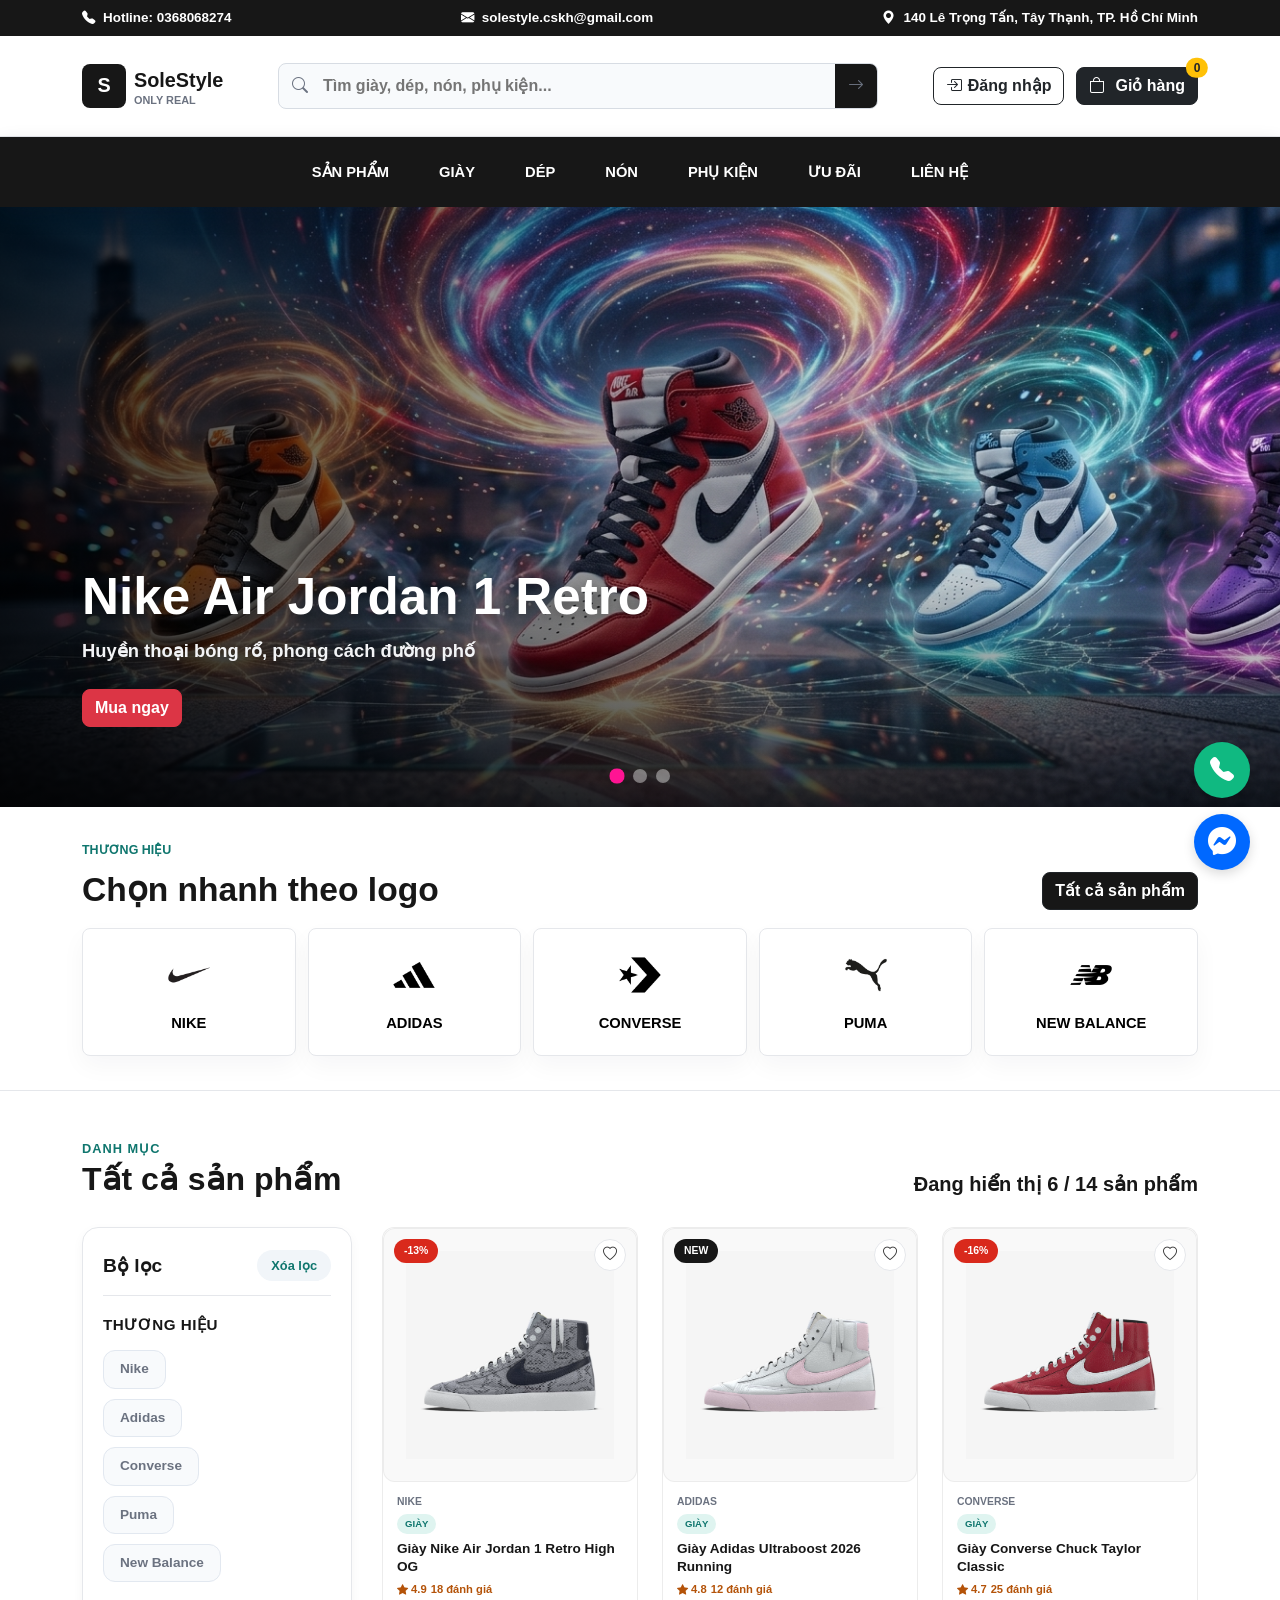
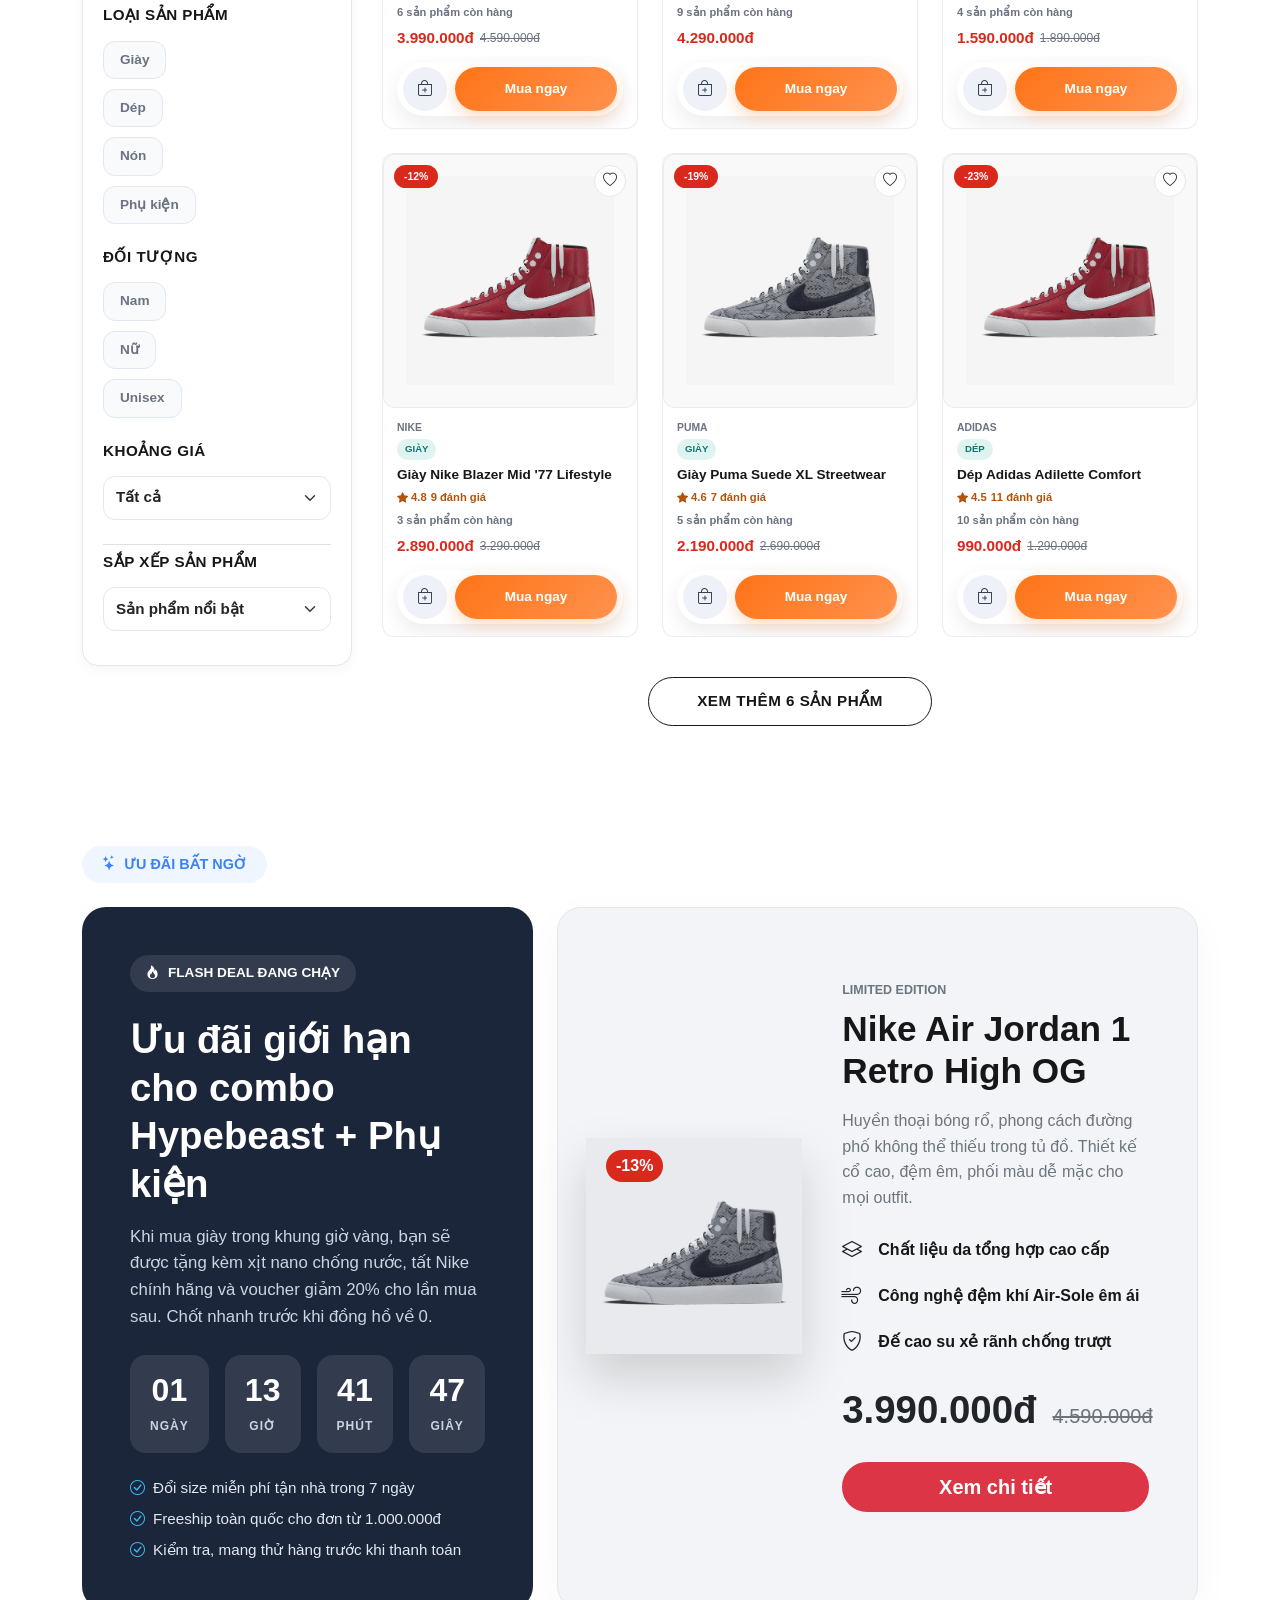
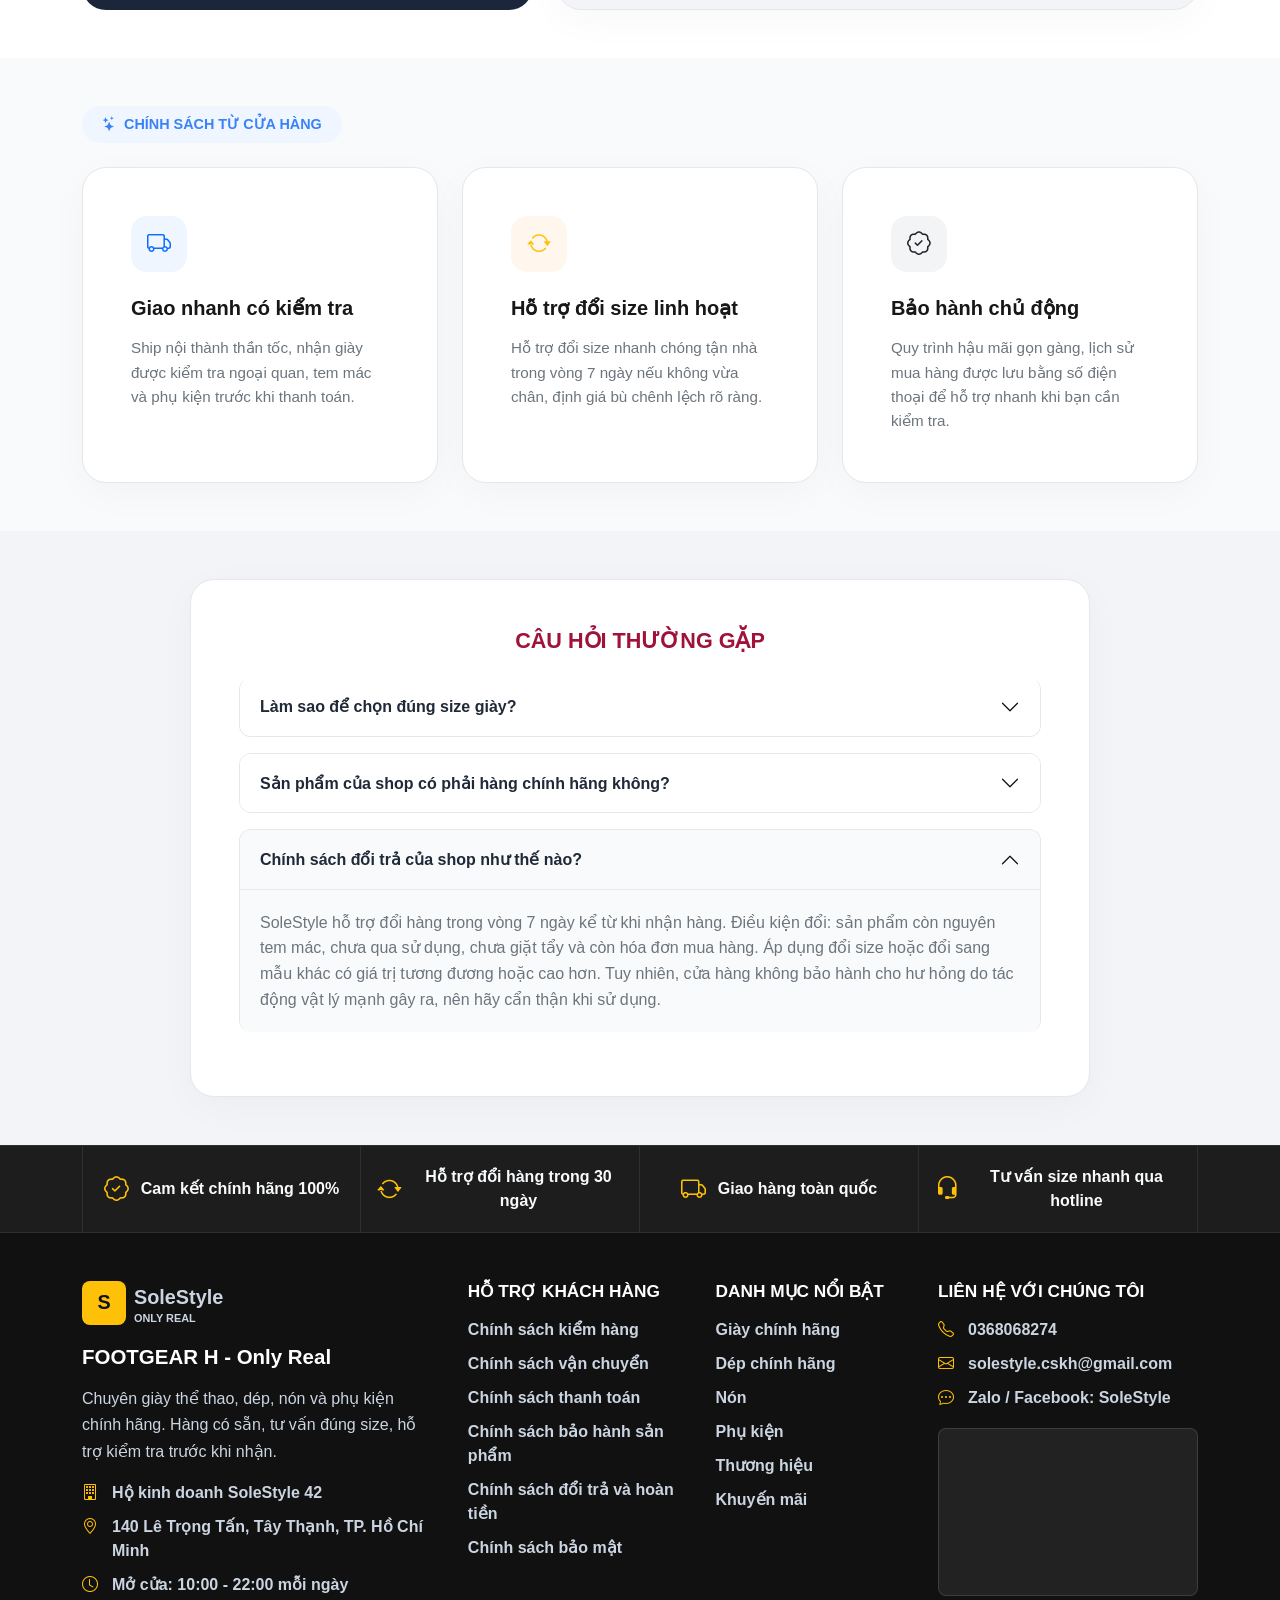
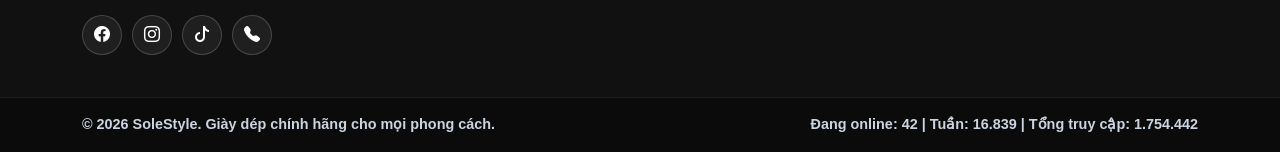
==== index.html @ e793f9dd "up toan bo code web sneaker" ====
<!doctype html>
<html lang="vi">

<head>
  <meta charset="utf-8">
  <meta name="viewport" content="width=device-width, initial-scale=1">
  <title>SoleStyle - Cửa hàng giày dép</title>
  <!-- Bootstrap -->
  <link href="https://cdn.jsdelivr.net/npm/bootstrap@5.3.3/dist/css/bootstrap.min.css" rel="stylesheet">
  <link href="https://cdn.jsdelivr.net/npm/bootstrap-icons@1.11.3/font/bootstrap-icons.min.css" rel="stylesheet">
  <!-- CSS chung -->
  <link rel="stylesheet" href="assets/css/base.css">
  <!-- Components -->
  <link rel="stylesheet" href="assets/css/components/header.css">
  <link rel="stylesheet" href="assets/css/components/footer.css">
  <!-- Pages (chỉ trang chủ) -->
  <link rel="stylesheet" href="assets/css/pages/home.css">
</head>
<!-- Nút liên hệ nổi -->
<div class="floating-contact-wrapper">
  <a href="tel:0368068274" class="floating-contact-btn btn-phone" aria-label="Gọi điện thoại">
    <i class="bi bi-telephone-fill"></i>
    <div class="ring"></div>
    <div class="ring2"></div>
  </a>
  <a href="#" id="messenger-chat-toggle" class="floating-contact-btn btn-zalo" aria-label="Chat với AI">
    <i class="bi bi-messenger"></i>
    <div class="ring"></div>
    <div class="ring2"></div>
  </a>
</div>

<!-- Khung chat (ẩn mặc định) -->
<div id="chat-box">
  <div class="chat-header">
    <span>Chat AI Hỗ Trợ</span>
    <button id="chat-close">✖</button>
  </div>
  <iframe 
    width="100%"
    height="100%"
    frameborder="0"
    allow="clipboard-write; microphone"
  ></iframe>
</div>
<body data-page="home">
  <header class="dau-trang-cua-hang">
    <div class="dai-loi-ich">
      <div class="container noi-dung-dai-loi-ich">
        <span><i class="bi bi-telephone-fill"></i> Hotline: 0368068274</span>
        <span><i class="bi bi-envelope-fill"></i> solestyle.cskh@gmail.com</span>
        <span><i class="bi bi-geo-alt-fill"></i> 140 Lê Trọng Tấn, Tây Thạnh, TP. Hồ Chí Minh</span>
      </div>
    </div>

    <nav id="thanh-dieu-huong" class="thanh-chinh-dau-trang navbar">
      <div class="container noi-dung-header">
        <a class="logo-cua-hang d-flex align-items-center gap-2" href="#">
          <span class="ky-hieu-logo">S</span>
          <span>
            SoleStyle
            <small>Only Real</small>
          </span>
        </a>

        <form id="bieu-mau-tim-kiem-dau-trang" class="thanh-tim-kiem" role="search">
          <i class="bi bi-search"></i>
          <input id="o-tim-kiem" type="search" placeholder="Tìm giày, dép, nón, phụ kiện..." aria-label="Tìm sản phẩm">
          <button type="submit" aria-label="Tìm kiếm"><i class="bi bi-arrow-right"></i></button>
        </form>

        <div class="hanh-dong-header">
          <div id="hanh-dong-khach" class="nhom-tai-khoan">
            <a class="btn btn-outline-dark nut-dang-nhap" href="login.html" aria-label="Đăng nhập">
              <i class="bi bi-box-arrow-in-right"></i>
              <span>Đăng nhập</span>
            </a>
          </div>

          <div id="hanh-dong-nguoi-dung" class="dropdown d-none">
            <button class="btn btn-outline-dark dropdown-toggle" type="button" data-bs-toggle="dropdown"
              aria-expanded="false">
              <i class="bi bi-person-circle"></i>
              <span id="ten-nguoi-dung">Tài khoản</span>
            </button>
            <ul class="dropdown-menu dropdown-menu-end">
              <li><span id="email-nguoi-dung" class="dropdown-item-text text-secondary"></span></li>
              <li>
                <hr class="dropdown-divider">
              </li>
              <li><button id="nut-dang-xuat" class="dropdown-item" type="button">Đăng xuất</button></li>
            </ul>
          </div>

          <button id="nut-mo-gio-hang" class="btn btn-dark position-relative nut-gio-hang" type="button"
            data-bs-toggle="offcanvas" data-bs-target="#khung-gio-hang" aria-controls="khung-gio-hang">
            <i class="bi bi-bag"></i>
            <span class="chu-gio-hang ms-1">Giỏ hàng</span>
            <span id="so-luong-gio-hang"
              class="position-absolute top-0 start-100 translate-middle badge rounded-pill bg-warning text-dark">0</span>
          </button>
        </div>
      </div>
    </nav>

    <nav id="thanh-danh-muc" class="thanh-dieu-huong thanh-danh-muc navbar navbar-expand-lg sticky-top">
      <div class="container">
        <button class="navbar-toggler" type="button" data-bs-toggle="collapse" data-bs-target="#khung-menu"
          aria-controls="khung-menu" aria-expanded="false" aria-label="Mở menu">
          <span class="navbar-toggler-icon"></span>
        </button>
        <div class="collapse navbar-collapse" id="khung-menu">
          <ul class="navbar-nav danh-sach-danh-muc mx-auto mb-2 mb-lg-0 align-items-lg-center">
            <li class="nav-item"><a class="nav-link" href="products.html">Sản phẩm</a></li>
            <li class="nav-item"><button class="nav-link nut-loc-danh-muc" type="button"
                data-loc-danh-muc="Giày">Giày</button></li>
            <li class="nav-item"><button class="nav-link nut-loc-danh-muc" type="button"
                data-loc-danh-muc="Dép">Dép</button></li>
            <li class="nav-item"><button class="nav-link nut-loc-danh-muc" type="button"
                data-loc-danh-muc="Nón">Nón</button></li>
            <li class="nav-item"><button class="nav-link nut-loc-danh-muc" type="button"
                data-loc-danh-muc="Phụ kiện">Phụ kiện</button></li>
            <li class="nav-item"><a class="nav-link" href="#khu-flash-deal">Ưu đãi</a></li>
            <li class="nav-item"><a class="nav-link" href="#chan-trang">Liên hệ</a></li>
          </ul>
        </div>
      </div>
    </nav>
  </header>

  <section class="hero-slider" aria-label="Sản phẩm nổi bật">
    <div class="slider-container" id="sliderContainer">
      <article class="slide active">
        <img src="assets/img/NikeAirJordan1Retro.png" alt="Nike Air Jordan 1 Retro" class="anh-nen-slide">
        <div class="lop-phu-toi"></div>
        <div class="container noi-dung-slide-moi">
          <div class="slide-content">
            <h2>Nike Air Jordan 1 Retro</h2>
            <p>Huyền thoại bóng rổ, phong cách đường phố</p>
            <button class="btn btn-danger nut-mua-slider" type="button" data-ma-san-pham="1">Mua ngay</button>
          </div>
        </div>
      </article>

      <article class="slide">
        <img src="assets/img/AdidasUltraboost2026.png" alt="Adidas Ultraboost 2026" class="anh-nen-slide">
        <div class="lop-phu-toi"></div>
        <div class="container noi-dung-slide-moi">
          <div class="slide-content">
            <h2>Adidas Ultraboost 2026</h2>
            <p>Công nghệ Boost mới nhất - Giảm 25%</p>
            <button class="btn btn-danger nut-mua-slider" type="button" data-ma-san-pham="2">Mua ngay</button>
          </div>
        </div>
      </article>

      <article class="slide">
        <img src="assets/img/ConverseChuckTaylorClassic.png" alt="Converse Chuck Taylor Classic" class="anh-nen-slide">
        <div class="lop-phu-toi"></div>
        <div class="container noi-dung-slide-moi">
          <div class="slide-content">
            <h2>Converse Chuck Taylor Classic</h2>
            <p>Biểu tượng văn hóa thế giới</p>
            <button class="btn btn-danger nut-mua-slider" type="button" data-ma-san-pham="11">Mua ngay</button>
          </div>
        </div>
      </article>
    </div>

    <button class="slider-btn prev" id="prevBtn" type="button" aria-label="Ảnh trước">
      <i class="bi bi-chevron-left"></i>
    </button>
    <button class="slider-btn next" id="nextBtn" type="button" aria-label="Ảnh sau">
      <i class="bi bi-chevron-right"></i>
    </button>

    <div class="slider-dots" id="sliderDots" aria-label="Chọn banner"></div>
  </section>

  <main>

    <section id="khu-uu-dai" class="khu-thuong-hieu" aria-label="Lọc theo thương hiệu">
      <div class="container">
        <div class="dau-khu-thuong-hieu">
          <div>
            <p class="chu-nho">Thương hiệu</p>
            <h2>Chọn nhanh theo logo</h2>
          </div>
          <button class="btn btn-outline-dark" type="button" data-loc-danh-muc="tat-ca">Tất cả sản phẩm</button>
        </div>
        <div class="hang-thuong-hieu">
          <button class="nut-thuong-hieu" type="button" data-loc-thuong-hieu="Nike">
            <span class="khung-logo-thuong-hieu"><img src="assets/img/logoNike.png" alt="Nike"></span>
            <span>Nike</span>
          </button>
          <button class="nut-thuong-hieu" type="button" data-loc-thuong-hieu="Adidas">
            <span class="khung-logo-thuong-hieu"><img src="assets/img/logoAdidas.png" alt="Adidas"></span>
            <span>Adidas</span>
          </button>
          <button class="nut-thuong-hieu" type="button" data-loc-thuong-hieu="Converse">
            <span class="khung-logo-thuong-hieu"><img src="assets/img/logoConverse.png" alt="Converse"></span>
            <span>Converse</span>
          </button>
          <button class="nut-thuong-hieu" type="button" data-loc-thuong-hieu="Puma">
            <span class="khung-logo-thuong-hieu"><img src="assets/img/logoPuma.png" alt="Puma"></span>
            <span>Puma</span>
          </button>
          <button class="nut-thuong-hieu" type="button" data-loc-thuong-hieu="New Balance">
            <span class="khung-logo-thuong-hieu"><img src="assets/img/logoNewBalance.png" alt="New Balance"></span>
            <span>New Balance</span>
          </button>
        </div>
      </div>
    </section>

    <section id="khu-san-pham" class="khu-san-pham py-5">
      <div class="container">
        <div class="tieu-de-khu-vuc">
          <div>
            <p class="chu-nho">Danh mục</p>
            <h2 id="tieu-de-danh-sach-san-pham">Tất cả sản phẩm</h2>
          </div>
          <span id="so-ket-qua" class="so-ket-qua">0 sản phẩm</span>
        </div>

        <div class="bo-cuc-mua-hang">
          <aside id="bang-bo-loc" class="cot-bo-loc" aria-labelledby="tieu-de-bo-loc">
            <div class="hop-bo-loc">
              <div class="dau-bo-loc">
                <h3 id="tieu-de-bo-loc">Bộ lọc</h3>
                <button id="nut-xoa-bo-loc" class="btn btn-link p-0" type="button">Xóa lọc</button>
                <button id="nut-dong-bo-loc" class="btn nut-dong-bo-loc" type="button" aria-label="Đóng bộ lọc">
                  <i class="bi bi-x-lg"></i>
                </button>
              </div>

              <div class="nhom-bo-loc">
                <h4>Thương hiệu</h4>
                <label><input class="loc-thuong-hieu" type="checkbox" value="Nike"> Nike</label>
                <label><input class="loc-thuong-hieu" type="checkbox" value="Adidas"> Adidas</label>
                <label><input class="loc-thuong-hieu" type="checkbox" value="Converse"> Converse</label>
                <label><input class="loc-thuong-hieu" type="checkbox" value="Puma"> Puma</label>
                <label><input class="loc-thuong-hieu" type="checkbox" value="New Balance"> New Balance</label>
              </div>

              <div class="nhom-bo-loc">
                <h4>Loại sản phẩm</h4>
                <label><input class="loc-danh-muc" type="checkbox" value="Giày"> Giày</label>
                <label><input class="loc-danh-muc" type="checkbox" value="Dép"> Dép</label>
                <label><input class="loc-danh-muc" type="checkbox" value="Nón"> Nón</label>
                <label><input class="loc-danh-muc" type="checkbox" value="Phụ kiện"> Phụ kiện</label>
              </div>

              <div class="nhom-bo-loc">
                <h4>Đối tượng</h4>
                <label><input class="loc-doi-tuong" type="checkbox" value="Nam"> Nam</label>
                <label><input class="loc-doi-tuong" type="checkbox" value="Nữ"> Nữ</label>
                <label><input class="loc-doi-tuong" type="checkbox" value="Unisex"> Unisex</label>
              </div>

              <div class="nhom-bo-loc">
                <h4>Khoảng giá</h4>
                <select id="loc-khoang-gia" class="form-select">
                  <option value="tat-ca">Tất cả</option>
                  <option value="duoi-2-trieu">Dưới 2.000.000đ</option>
                  <option value="tu-2-den-3-trieu">2.000.000đ - 3.000.000đ</option>
                  <option value="tren-3-trieu">Trên 3.000.000đ</option>
                </select>
              </div>

              <div class="nhom-bo-loc pt-2 mt-1 border-top">
                <h4>Sắp xếp sản phẩm</h4>
                <select id="sap-xep-san-pham" class="form-select" aria-label="Sắp xếp sản phẩm">
                  <option value="noi-bat">Sản phẩm nổi bật</option>
                  <option value="gia-tang">Giá thấp đến cao</option>
                  <option value="gia-giam">Giá cao đến thấp</option>
                  <option value="giam-gia">Đang giảm giá</option>
                </select>
              </div>
            </div>
          </aside>

          <div class="cot-danh-sach">
            <div class="thanh-cong-cu d-lg-none border-0 bg-transparent p-0 mb-3">
              <button id="nut-mo-bo-loc" class="btn btn-outline-dark nut-mo-bo-loc w-100" type="button"
                aria-controls="bang-bo-loc" aria-expanded="false">
                <i class="bi bi-sliders"></i>
                <span>Bộ lọc & Sắp xếp</span>
              </button>
            </div>

            <div id="luoi-san-pham" class="row g-3 g-lg-4"></div>
            <div class="khung-xem-them">
              <button id="nut-xem-them" class="btn btn-dark" type="button">Xem thêm sản phẩm</button>
            </div>
          </div>
        </div>
      </div>
    </section>
    <div id="nen-bo-loc" class="nen-bo-loc" hidden></div>

    <section id="khu-flash-deal" class="khu-flash-deal py-5" aria-label="Ưu đãi bất ngờ">
      <div class="container">
        <div class="mb-4">
          <span class="nhan-uu-dai-bat-ngo">
            <i class="bi bi-stars"></i> ƯU ĐÃI BẤT NGỜ
          </span>
        </div>

        <div class="row g-4 align-items-stretch">
          <div class="col-xl-5 col-lg-6">
            <div class="hop-flash-deal h-100 d-flex flex-column justify-content-between p-4 p-lg-5">
              <div>
                <div class="d-inline-flex align-items-center gap-2 nhan-flash-chay mb-4">
                  <i class="bi bi-fire text-white"></i>
                  <span>FLASH DEAL ĐANG CHẠY</span>
                </div>
                <h2 class="tieu-de-flash-deal mb-3">Ưu đãi giới hạn cho combo Hypebeast + Phụ kiện</h2>
                <p class="mo-ta-flash-deal mb-4">Khi mua giày trong khung giờ vàng, bạn sẽ được tặng kèm xịt nano chống
                  nước, tất Nike chính hãng và voucher giảm 20% cho lần mua sau. Chốt nhanh trước khi đồng hồ về 0.</p>
              </div>

              <div>
                <div class="bang-dem-nguoc d-flex gap-3 text-center mb-4">
                  <div class="o-dem-nguoc flex-fill">
                    <h3 id="flash-ngay">01</h3>
                    <small>NGÀY</small>
                  </div>
                  <div class="o-dem-nguoc flex-fill">
                    <h3 id="flash-gio">13</h3>
                    <small>GIỜ</small>
                  </div>
                  <div class="o-dem-nguoc flex-fill">
                    <h3 id="flash-phut">35</h3>
                    <small>PHÚT</small>
                  </div>
                  <div class="o-dem-nguoc flex-fill">
                    <h3 id="flash-giay">32</h3>
                    <small>GIÂY</small>
                  </div>
                </div>

                <ul class="danh-sach-cam-ket-flash list-unstyled mb-0">
                  <li class="mb-2 d-flex align-items-center gap-2">
                    <i class="bi bi-check-circle text-info"></i> Đổi size miễn phí tận nhà trong 7 ngày
                  </li>
                  <li class="mb-2 d-flex align-items-center gap-2">
                    <i class="bi bi-check-circle text-info"></i> Freeship toàn quốc cho đơn từ 1.000.000đ
                  </li>
                  <li class="d-flex align-items-center gap-2">
                    <i class="bi bi-check-circle text-info"></i> Kiểm tra, mang thử hàng trước khi thanh toán
                  </li>
                </ul>
              </div>
            </div>
          </div>

          <div class="col-xl-7 col-lg-6">
            <div class="hop-san-pham-flash h-100 p-4 p-lg-5">
              <div class="row g-4 align-items-center h-100">
                <div class="col-md-5 d-flex align-items-center">
                  <div class="khung-anh-flash position-relative w-100 d-flex justify-content-center p-3">
                    <span class="nhan-giam-gia fs-6 start-0 me-5">-13%</span>
                    <img src="assets/img/BLAZER+MID+'77+OD+NBY (2).avif" alt="Nike Air Jordan 1 Retro"
                      class="img-fluid anh-giay-flash">
                  </div>
                </div>
                <div class="col-md-7">
                  <div class="chi-tiet-flash">
                    <p class="chu-nho text-secondary mb-2">LIMITED EDITION</p>
                    <h3 class="ten-san-pham-flash mb-3">Nike Air Jordan 1 Retro High OG</h3>
                    <p class="mo-ta-san-pham-flash text-secondary mb-4">Huyền thoại bóng rổ, phong cách đường phố không
                      thể thiếu trong tủ đồ. Thiết kế cổ cao, đệm êm, phối màu dễ mặc cho mọi outfit.</p>

                    <ul class="danh-sach-tinh-nang list-unstyled mb-0">
                      <li class="mb-3 d-flex align-items-center gap-3">
                        <i class="bi bi-layers text-dark fs-5"></i> <strong>Chất liệu da tổng hợp cao cấp</strong>
                      </li>
                      <li class="mb-3 d-flex align-items-center gap-3">
                        <i class="bi bi-wind text-dark fs-5"></i> <strong>Công nghệ đệm khí Air-Sole êm ái</strong>
                      </li>
                      <li class="d-flex align-items-center gap-3">
                        <i class="bi bi-shield-check text-dark fs-5"></i> <strong>Đế cao su xẻ rãnh chống trượt</strong>
                      </li>
                    </ul>

                    <div class="gia-flash-deal d-flex align-items-baseline gap-3 mt-4 mb-4">
                      <strong class="fs-1 fw-bold text-dark">3.990.000đ</strong>
                      <del class="fs-5 text-secondary">4.590.000đ</del>
                    </div>

                    <!-- Khu vực nút Flash Deal -->
                    <div class="d-flex flex-wrap gap-3 mt-4">
                      <a href="product-detail.html?id=1"
                        class="btn btn-danger btn-lg rounded-pill fw-bold border-2 flex-fill text-decoration-none d-flex align-items-center justify-content-center">
                        Xem chi tiết
                      </a>
                    </div>
                  </div>
                </div>
              </div>
            </div>
          </div>
        </div>
      </div>
    </section>
    <section class="khu-chinh-sach py-5" aria-label="Chính sách từ cửa hàng">
      <div class="container">
        <div class="mb-4 text-center text-md-start">
          <span class="nhan-chinh-sach">
            <i class="bi bi-stars"></i> CHÍNH SÁCH TỪ CỬA HÀNG
          </span>
        </div>
        <div class="row g-4">
          <div class="col-lg-4 col-md-6">
            <div class="the-chinh-sach p-4 p-lg-5 h-100">
              <div class="bieu-tuong-chinh-sach bg-xanh-nhat text-primary mb-4">
                <i class="bi bi-truck fs-4"></i>
              </div>
              <h3 class="tieu-de-the-cs mb-3">Giao nhanh có kiểm tra</h3>
              <p class="mo-ta-the-cs text-secondary mb-0">Ship nội thành thần tốc, nhận giày được kiểm tra ngoại quan,
                tem mác và phụ kiện trước khi thanh toán.</p>
            </div>
          </div>
          <div class="col-lg-4 col-md-6">
            <div class="the-chinh-sach p-4 p-lg-5 h-100">
              <div class="bieu-tuong-chinh-sach bg-cam-nhat text-warning mb-4">
                <i class="bi bi-arrow-repeat fs-4"></i>
              </div>
              <h3 class="tieu-de-the-cs mb-3">Hỗ trợ đổi size linh hoạt</h3>
              <p class="mo-ta-the-cs text-secondary mb-0">Hỗ trợ đổi size nhanh chóng tận nhà trong vòng 7 ngày nếu
                không vừa chân, định giá bù chênh lệch rõ ràng.</p>
            </div>
          </div>
          <div class="col-lg-4 col-md-12">
            <div class="the-chinh-sach p-4 p-lg-5 h-100">
              <div class="bieu-tuong-chinh-sach bg-xam-nhat text-dark mb-4">
                <i class="bi bi-patch-check fs-4"></i>
              </div>
              <h3 class="tieu-de-the-cs mb-3">Bảo hành chủ động</h3>
              <p class="mo-ta-the-cs text-secondary mb-0">Quy trình hậu mãi gọn gàng, lịch sử mua hàng được lưu bằng số
                điện thoại để hỗ trợ nhanh khi bạn cần kiểm tra.</p>
            </div>
          </div>
        </div>
      </div>
    </section>
    <section class="khu-faq py-5 bg-nen-nhat" aria-label="Câu hỏi thường gặp">
      <div class="container">
        <div class="khung-trang-faq p-4 p-lg-5 mx-auto" style="max-width: 900px;">
          <h2 class="tieu-de-faq text-center mb-4">CÂU HỎI THƯỜNG GẶP</h2>

          <div class="accordion accordion-flush danh-sach-faq" id="accordionFAQ">
            <div class="accordion-item mb-3">
              <h2 class="accordion-header">
                <button class="accordion-button collapsed" type="button" data-bs-toggle="collapse"
                  data-bs-target="#faq-1">
                  Làm sao để chọn đúng size giày?
                </button>
              </h2>
              <div id="faq-1" class="accordion-collapse collapse" data-bs-parent="#accordionFAQ">
                <div class="accordion-body text-secondary">
                  Bạn có thể đo chiều dài bàn chân (từ gót đến ngón dài nhất) và đối chiếu với bảng size chart chuẩn của
                  từng thương hiệu (Nike, Adidas, Converse...) có sẵn trên website. Nếu vẫn phân vân, hãy gọi hotline để
                  nhân viên tư vấn size chuẩn nhất cho form chân của bạn.
                </div>
              </div>
            </div>

            <div class="accordion-item mb-3">
              <h2 class="accordion-header">
                <button class="accordion-button collapsed" type="button" data-bs-toggle="collapse"
                  data-bs-target="#faq-2">
                  Sản phẩm của shop có phải hàng chính hãng không?
                </button>
              </h2>
              <div id="faq-2" class="accordion-collapse collapse" data-bs-parent="#accordionFAQ">
                <div class="accordion-body text-secondary">
                  SoleStyle cam kết 100% sản phẩm bán ra đều là hàng chính hãng. Bạn hoàn toàn có thể kiểm tra (check
                  legit) qua tem mác, hộp, và chất liệu. Chúng tôi đền bù gấp đôi nếu phát hiện hàng giả, hàng nhái.
                </div>
              </div>
            </div>

            <div class="accordion-item mb-3">
              <h2 class="accordion-header">
                <button class="accordion-button" type="button" data-bs-toggle="collapse" data-bs-target="#faq-3">
                  Chính sách đổi trả của shop như thế nào?
                </button>
              </h2>
              <div id="faq-3" class="accordion-collapse collapse show" data-bs-parent="#accordionFAQ">
                <div class="accordion-body text-secondary">
                  SoleStyle hỗ trợ đổi hàng trong vòng 7 ngày kể từ khi nhận hàng. Điều kiện đổi: sản phẩm còn nguyên
                  tem mác, chưa qua sử dụng, chưa giặt tẩy và còn hóa đơn mua hàng. Áp dụng đổi size hoặc đổi sang mẫu
                  khác có giá trị tương đương hoặc cao hơn. Tuy nhiên, cửa hàng không bảo hành cho hư hỏng do tác động
                  vật lý mạnh gây ra, nên hãy cẩn thận khi sử dụng.
                </div>
              </div>
            </div>
          </div>
        </div>
      </div>
    </section>
  </main>



  <div class="modal fade" id="hop-chi-tiet-san-pham" tabindex="-1" aria-labelledby="ten-chi-tiet" aria-hidden="true">
    <div class="modal-dialog modal-xl modal-dialog-centered modal-dialog-scrollable">
      <div class="modal-content">
        <div class="modal-header">
          <div>
            <p id="nhan-chi-tiet" class="chu-nho mb-1"></p>
            <h2 id="ten-chi-tiet" class="modal-title">Chi tiết sản phẩm</h2>
          </div>
          <button type="button" class="btn-close" data-bs-dismiss="modal" aria-label="Đóng"></button>
        </div>
        <div class="modal-body">
          <div class="row g-4">
            <div class="col-lg-6">
              <div class="khung-anh-chi-tiet">
                <span id="nhan-giam-gia-chi-tiet" class="nhan-giam-gia d-none"></span>
                <img id="anh-chi-tiet" src="" alt="">
              </div>
            </div>
            <div class="col-lg-6">
              <div class="noi-dung-chi-tiet">
                <div id="danh-gia-chi-tiet" class="danh-gia-chi-tiet"></div>
                <div class="dong-gia-chi-tiet">
                  <strong id="gia-chi-tiet"></strong>
                  <del id="gia-cu-chi-tiet"></del>
                </div>
                <p id="mo-ta-chi-tiet" class="mo-ta-chi-tiet"></p>

                <div class="vung-lua-chon">
                  <div class="dau-lua-chon">
                    <label>Màu sắc</label>
                    <span id="mau-dang-chon">Chưa chọn</span>
                  </div>
                  <div id="nhom-mau-sac" class="nhom-mau-sac"></div>
                </div>

                <div class="vung-lua-chon">
                  <div class="dau-lua-chon">
                    <label>Kích thước</label>
                    <span id="size-dang-chon">Chưa chọn</span>
                  </div>
                  <div id="nhom-kich-thuoc" class="nhom-kich-thuoc"></div>
                </div>

                <div class="vung-lua-chon">
                  <label class="form-label">Số lượng</label>
                  <div class="chon-so-luong">
                    <button id="nut-giam-so-luong" type="button" aria-label="Giảm số lượng"><i
                        class="bi bi-dash"></i></button>
                    <input id="so-luong-mua" type="number" value="1" min="1" max="10" readonly>
                    <button id="nut-tang-so-luong" type="button" aria-label="Tăng số lượng"><i
                        class="bi bi-plus"></i></button>
                  </div>
                </div>

                <div id="loi-lua-chon" class="thong-bao-loi d-none"></div>

                <div class="nut-hanh-dong-chi-tiet">
                  <button id="nut-them-vao-gio" class="btn btn-outline-dark btn-lg" type="button">
                    <i class="bi bi-bag-plus"></i>
                    <span>Thêm vào giỏ hàng</span>
                  </button>
                  <button id="nut-mua-ngay" class="btn btn-dark btn-lg" type="button">
                    <i class="bi bi-lightning-charge"></i>
                    <span>Mua ngay</span>
                  </button>
                </div>
              </div>
            </div>
          </div>
        </div>
      </div>
    </div>
  </div>

  <div class="offcanvas offcanvas-end" tabindex="-1" id="khung-gio-hang" aria-labelledby="tieu-de-gio-hang">
    <div class="offcanvas-header">
      <h2 class="offcanvas-title" id="tieu-de-gio-hang">Giỏ hàng</h2>
      <button type="button" class="btn-close" data-bs-dismiss="offcanvas" aria-label="Đóng"></button>
    </div>
    <div class="offcanvas-body d-flex flex-column">
      <div id="danh-sach-gio-hang" class="danh-sach-gio-hang"></div>
      <div class="tong-gio-hang mt-auto">
        <div class="d-flex justify-content-between align-items-center mb-3">
          <span>Tổng cộng</span>
          <strong id="tong-tien-gio-hang">0đ</strong>
        </div>
        <button id="nut-thanh-toan" class="btn btn-dark w-100" type="button">Thanh toán</button>
      </div>
    </div>
  </div>

  <div class="modal fade" id="hop-tai-khoan" tabindex="-1" aria-labelledby="tieu-de-tai-khoan" aria-hidden="true">
    <div class="modal-dialog modal-dialog-centered">
      <div class="modal-content">
        <div class="modal-header">
          <div>
            <p class="chu-nho mb-1">Tài khoản SoleStyle</p>
            <h2 class="modal-title" id="tieu-de-tai-khoan">Đăng nhập hoặc đăng ký</h2>
          </div>
          <button type="button" class="btn-close" data-bs-dismiss="modal" aria-label="Đóng"></button>
        </div>
        <div class="modal-body">
          <ul class="nav nav-tabs tab-tai-khoan" id="tab-tai-khoan" role="tablist">
            <li class="nav-item" role="presentation">
              <button class="nav-link active" id="tab-dang-nhap" data-bs-toggle="tab" data-bs-target="#khung-dang-nhap"
                type="button" role="tab" aria-controls="khung-dang-nhap" aria-selected="true">Đăng nhập</button>
            </li>
            <li class="nav-item" role="presentation">
              <button class="nav-link" id="tab-dang-ky" data-bs-toggle="tab" data-bs-target="#khung-dang-ky"
                type="button" role="tab" aria-controls="khung-dang-ky" aria-selected="false">Đăng ký</button>
            </li>
          </ul>

          <div class="tab-content pt-4">
            <div class="tab-pane fade show active" id="khung-dang-nhap" role="tabpanel" aria-labelledby="tab-dang-nhap"
              tabindex="0">
              <div id="thong-bao-dang-nhap" class="thong-bao-bieu-mau d-none"></div>
              <form id="bieu-mau-dang-nhap" novalidate>
                <div class="mb-3">
                  <label class="form-label" for="email-dang-nhap">Email</label>
                  <input id="email-dang-nhap" class="form-control" type="email" placeholder="ban@example.com" required>
                </div>
                <div class="mb-3">
                  <label class="form-label" for="mat-khau-dang-nhap">Mật khẩu</label>
                  <input id="mat-khau-dang-nhap" class="form-control" type="password" minlength="6" required>
                </div>
                <button class="btn btn-dark w-100" type="submit">Đăng nhập</button>
              </form>
            </div>

            <div class="tab-pane fade" id="khung-dang-ky" role="tabpanel" aria-labelledby="tab-dang-ky" tabindex="0">
              <div id="thong-bao-dang-ky" class="thong-bao-bieu-mau d-none"></div>
              <form id="bieu-mau-dang-ky" novalidate>
                <div class="mb-3">
                  <label class="form-label" for="ho-ten-dang-ky">Họ tên</label>
                  <input id="ho-ten-dang-ky" class="form-control" type="text" placeholder="Nguyễn Văn A" minlength="2"
                    required>
                </div>
                <div class="mb-3">
                  <label class="form-label" for="email-dang-ky">Email</label>
                  <input id="email-dang-ky" class="form-control" type="email" placeholder="ban@example.com" required>
                </div>
                <div class="mb-3">
                  <label class="form-label" for="dien-thoai-dang-ky">Số điện thoại</label>
                  <input id="dien-thoai-dang-ky" class="form-control" type="tel" placeholder="0909123456"
                    pattern="[0-9]{9,11}" required>
                </div>
                <div class="row g-3">
                  <div class="col-md-6">
                    <label class="form-label" for="mat-khau-dang-ky">Mật khẩu</label>
                    <input id="mat-khau-dang-ky" class="form-control" type="password" minlength="6" required>
                  </div>
                  <div class="col-md-6">
                    <label class="form-label" for="nhap-lai-mat-khau">Nhập lại mật khẩu</label>
                    <input id="nhap-lai-mat-khau" class="form-control" type="password" minlength="6" required>
                  </div>
                </div>
                <button class="btn btn-warning w-100 mt-4" type="submit">Tạo tài khoản</button>
              </form>
            </div>
          </div>
        </div>
      </div>
    </div>
  </div>

  <div class="toast-container position-fixed bottom-0 end-0 p-3">
    <div id="thong-bao-nhanh" class="toast align-items-center text-bg-dark border-0" role="status" aria-live="polite"
      aria-atomic="true">
      <div class="d-flex">
        <div id="noi-dung-thong-bao" class="toast-body">Đã cập nhật.</div>
        <button type="button" class="btn-close btn-close-white me-2 m-auto" data-bs-dismiss="toast"
          aria-label="Đóng"></button>
      </div>
    </div>
  </div>

  <footer id="chan-trang" class="chan-trang">
    <div class="dai-cam-ket-footer">
      <div class="container luoi-cam-ket">
        <div>
          <i class="bi bi-patch-check"></i>
          <span>Cam kết chính hãng 100%</span>
        </div>
        <div>
          <i class="bi bi-arrow-repeat"></i>
          <span>Hỗ trợ đổi hàng trong 30 ngày</span>
        </div>
        <div>
          <i class="bi bi-truck"></i>
          <span>Giao hàng toàn quốc</span>
        </div>
        <div>
          <i class="bi bi-headset"></i>
          <span>Tư vấn size nhanh qua hotline</span>
        </div>
      </div>
    </div>

    <div class="container noi-dung-footer">
      <div class="cot-footer cot-thuong-hieu-footer">
        <a class="logo-cua-hang logo-footer d-flex align-items-center gap-2" href="#">
          <span class="ky-hieu-logo">S</span>
          <span>
            SoleStyle
            <small>Only Real</small>
          </span>
        </a>
        <h2>FOOTGEAR H - Only Real</h2>
        <p>Chuyên giày thể thao, dép, nón và phụ kiện chính hãng. Hàng có sẵn, tư vấn đúng size, hỗ trợ kiểm tra trước
          khi nhận.</p>
        <ul class="thong-tin-cua-hang">
          <li><i class="bi bi-building"></i> Hộ kinh doanh SoleStyle 42</li>
          <li><i class="bi bi-geo-alt"></i> 140 Lê Trọng Tấn, Tây Thạnh, TP. Hồ Chí Minh</li>
          <li><i class="bi bi-clock"></i> Mở cửa: 10:00 - 22:00 mỗi ngày</li>
        </ul>
        <div class="mang-xa-hoi">
          <a href="#" aria-label="Facebook"><i class="bi bi-facebook"></i></a>
          <a href="#" aria-label="Instagram"><i class="bi bi-instagram"></i></a>
          <a href="#" aria-label="TikTok"><i class="bi bi-tiktok"></i></a>
          <a href="tel:0707717271" aria-label="Gọi hotline"><i class="bi bi-telephone-fill"></i></a>
        </div>
      </div>

      <div class="cot-footer">
        <h3>Hỗ trợ khách hàng</h3>
        <ul>
          <li><a href="#">Chính sách kiểm hàng</a></li>
          <li><a href="#">Chính sách vận chuyển</a></li>
          <li><a href="#">Chính sách thanh toán</a></li>
          <li><a href="#">Chính sách bảo hành sản phẩm</a></li>
          <li><a href="#">Chính sách đổi trả và hoàn tiền</a></li>
          <li><a href="#">Chính sách bảo mật</a></li>
        </ul>
      </div>

      <div class="cot-footer">
        <h3>Danh mục nổi bật</h3>
        <ul>
          <li><button type="button" data-loc-danh-muc="Giày">Giày chính hãng</button></li>
          <li><button type="button" data-loc-danh-muc="Dép">Dép chính hãng</button></li>
          <li><button type="button" data-loc-danh-muc="Nón">Nón</button></li>
          <li><button type="button" data-loc-danh-muc="Phụ kiện">Phụ kiện</button></li>
          <li><a href="#khu-uu-dai">Thương hiệu</a></li>
          <li><a href="#khu-san-pham">Khuyến mãi</a></li>
        </ul>
      </div>

      <div class="cot-footer">
        <h3>Liên hệ với chúng tôi</h3>
        <ul class="thong-tin-lien-he-footer">
          <li><i class="bi bi-telephone"></i> 0368068274</li>
          <li><i class="bi bi-envelope"></i> solestyle.cskh@gmail.com</li>
          <li><i class="bi bi-chat-dots"></i> Zalo / Facebook: SoleStyle</li>
        </ul>
        <div class="khung-ban-do">
          <iframe
            src="https://www.google.com/maps/embed?pb=!1m18!1m12!1m3!1d3919.0572728099755!2d106.62625947570342!3d10.806925558629016!2m3!1f0!2f0!3f0!3m2!1i1024!2i768!4f13.1!3m3!1m2!1s0x31752be27d8b4f4d%3A0x92dcba2950430867!2zVHLGsOG7nW5nIMSQ4bqhaSBo4buNYyBDw7RuZyBUaMawxqFuZyBUUC4gSOG7kyBDaMOtIE1pbmggKEhVSVQp!5e0!3m2!1svi!2s!4v1781927571932!5m2!1svi!2s"
            width="600" height="450" style="border:0;" allowfullscreen="" loading="lazy"
            referrerpolicy="no-referrer-when-downgrade"></iframe>
        </div>
      </div>
    </div>

    <div class="chan-footer-duoi">
      <div class="container">
        <p>© 2026 SoleStyle. Giày dép chính hãng cho mọi phong cách.</p>
        <span>Đang online: 42 | Tuần: 16.839 | Tổng truy cập: 1.754.442</span>
      </div>
    </div>
  </footer> 
  <script src="https://cdn.jsdelivr.net/npm/bootstrap@5.3.3/dist/js/bootstrap.bundle.min.js"></script>
  <script src="assets/js/data/products.js"></script>
  <script src="assets/js/core/common.js"></script>
  <script src="assets/js/pages/home.js"></script>
</body>

</html>
---- assets/css/base.css ----
:root {
  --muc-den: #171717;
  --muc-xam: #6b7280;
  --nen-nhe: #f5f6f8;
  --vien: #e5e7eb;
  --vang: #ffc107;
  --xanh: #0f766e;
  --do: #d9291c;
}

* {
  box-sizing: border-box;
}

body {
  margin: 0;
  color: var(--muc-den);
  background: #ffffff;
  font-family: 'Segoe UI', Tahoma, Geneva, Verdana, sans-serif, Times, serif;
}

a {
  color: inherit;
  text-decoration: none;
}

.btn {
  border-radius: 8px;
  font-weight: 800;
}

.form-control,
.form-select {
  min-height: 48px;
  border-color: #d7dce3;
  border-radius: 8px;
}

.form-control:focus,
.form-select:focus,
.form-check-input:focus {
  border-color: var(--xanh);
  box-shadow: 0 0 0 0.2rem rgba(15, 118, 110, 0.14);
}

.form-check-input:checked {
  border-color: var(--xanh);
  background-color: var(--xanh);
}

.form-label {
  font-weight: 900;
}

.chu-nho {
  margin-bottom: 10px;
  color: var(--xanh);
  font-size: 0.78rem;
  font-weight: 900;
  letter-spacing: 0;
  text-transform: uppercase;
}

.trang-phu {
  background: #f5f6f8;
}

.section-trang {
  padding: 56px 0;
}

.khung-trang {
  padding: 24px;
  border: 1px solid var(--vien);
  border-radius: 8px;
  background: #fff;
}

.tieu-de-trang {
  display: flex;
  align-items: end;
  justify-content: space-between;
  gap: 16px;
  margin-bottom: 22px;
}

.tieu-de-trang h1 {
  margin: 0;
  font-size: clamp(1.55rem, 3vw, 2.4rem);
  font-weight: 900;
}

.tieu-de-trang p {
  margin: 6px 0 0;
  color: var(--muc-xam);
  font-weight: 700;
}

/* Các class chung cho sản phẩm, giỏ hàng… */
.khung-anh-chi-tiet {
  position: sticky;
  top: 0;
  display: grid;
  min-height: 460px;
  place-items: center;
  border-radius: 8px;
  background: #f2f4f7;
}

.khung-anh-chi-tiet img {
  width: min(88%, 520px);
  max-height: 420px;
  object-fit: contain;
}

.khung-anh-chi-tiet .nhan-giam-gia {
  position: absolute;
}

.noi-dung-chi-tiet {
  display: grid;
  gap: 18px;
}

.danh-gia-chi-tiet {
  color: #b45309;
  font-weight: 800;
}

.dong-gia-chi-tiet {
  display: flex;
  flex-wrap: wrap;
  align-items: baseline;
  gap: 12px;
}

.dong-gia-chi-tiet strong {
  font-size: 1.9rem;
  font-weight: 900;
}

.dong-gia-chi-tiet del {
  color: var(--muc-xam);
  font-size: 1.05rem;
}

.mo-ta-chi-tiet {
  color: #4b5563;
  line-height: 1.65;
}

.vung-lua-chon {
  display: grid;
  gap: 10px;
}

.dau-lua-chon {
  display: flex;
  justify-content: space-between;
  gap: 12px;
  font-weight: 900;
}

.dau-lua-chon span {
  color: var(--xanh);
  font-weight: 800;
}

.nhom-mau-sac,
.nhom-kich-thuoc {
  display: flex;
  flex-wrap: wrap;
  gap: 10px;
}

.nut-mau-sac,
.nut-kich-thuoc {
  min-height: 44px;
  border: 1px solid #d1d5db;
  border-radius: 8px;
  background: #fff;
  font-weight: 800;
}

.nut-mau-sac {
  display: inline-flex;
  align-items: center;
  gap: 8px;
  padding: 0 14px;
}

.o-mau {
  width: 18px;
  height: 18px;
  border: 1px solid rgba(0, 0, 0, 0.16);
  border-radius: 50%;
}

.nut-kich-thuoc {
  min-width: 54px;
  padding: 0 12px;
}
.nut-mau-sac.dang-chon,
.nut-kich-thuoc.dang-chon {
  color: var(--muc-den);
  border: 2px solid var(--muc-den); /* Viền đậm hơn */
  background: #ffffff;
  font-weight: 900; /* Làm chữ đậm hơn để nổi bật */
}

.chon-so-luong {
  display: inline-flex;
  width: fit-content;
  overflow: hidden;
  border: 1px solid #d1d5db;
  border-radius: 8px;
}

.chon-so-luong button,
.chon-so-luong input {
  width: 48px;
  height: 46px;
  border: 0;
  background: #fff;
  text-align: center;
  font-weight: 900;
}

.chon-so-luong input {
  border-right: 1px solid #d1d5db;
  border-left: 1px solid #d1d5db;
}

.thong-bao-loi {
  padding: 12px 14px;
  border: 1px solid #fecaca;
  border-radius: 8px;
  color: #991b1b;
  background: #fef2f2;
  font-weight: 800;
}

.nut-hanh-dong-chi-tiet {
  display: grid;
  grid-template-columns: 1fr 1fr;
  gap: 12px;
}

.nut-hanh-dong-chi-tiet .btn {
  display: inline-flex;
  align-items: center;
  justify-content: center;
  gap: 8px;
}

.danh-sach-gio-hang {
  display: grid;
  gap: 14px;
}

.dong-gio-hang {
  display: grid;
  grid-template-columns: 78px 1fr;
  gap: 12px;
  padding: 12px;
  border: 1px solid var(--vien);
  border-radius: 8px;
}

.dong-gio-hang img {
  width: 78px;
  height: 78px;
  border-radius: 8px;
  background: var(--nen-nhe);
  object-fit: contain;
}

.dong-gio-hang h3 {
  margin-bottom: 4px;
  font-size: 0.96rem;
  font-weight: 900;
}

.dong-gio-hang p {
  margin-bottom: 8px;
  color: var(--muc-xam);
  font-size: 0.86rem;
}

.nut-so-luong-gio {
  display: flex;
  align-items: center;
  gap: 8px;
}

.nut-so-luong-gio button {
  display: grid;
  width: 30px;
  height: 30px;
  place-items: center;
  border: 1px solid var(--vien);
  border-radius: 8px;
  background: #fff;
}

.nut-so-luong-gio .nut-xoa {
  width: auto;
  margin-left: auto;
  padding: 0 8px;
  color: #dc2626;
  border-color: transparent;
}

.tong-gio-hang {
  padding-top: 18px;
  border-top: 1px solid var(--vien);
}

.tab-tai-khoan .nav-link {
  color: var(--muc-xam);
  font-weight: 900;
}

.tab-tai-khoan .nav-link.active {
  color: var(--xanh);
}

.thong-bao-bieu-mau {
  margin-bottom: 16px;
  padding: 12px 14px;
  border-radius: 8px;
  font-weight: 800;
}

.thong-bao-bieu-mau.thanh-cong {
  color: #065f46;
  border: 1px solid #a7f3d0;
  background: #ecfdf5;
}

.thong-bao-bieu-mau.loi {
  color: #991b1b;
  border: 1px solid #fecaca;
  background: #fef2f2;
}

.cac-cach-thanh-toan {
  display: grid;
  gap: 10px;
}

.lua-chon-thanh-toan {
  display: flex;
  align-items: flex-start;
  gap: 12px;
  padding: 14px;
  border: 1px solid var(--vien);
  border-radius: 8px;
  background: #fff;
}

.lua-chon-thanh-toan .form-check-input {
  margin-top: 4px;
}

.lua-chon-thanh-toan label {
  display: grid;
  gap: 2px;
}

.lua-chon-thanh-toan span {
  color: var(--muc-xam);
  font-size: 0.9rem;
}

.tom-tat-don-hang {
  position: sticky;
  top: 16px;
  padding: 18px;
  border: 1px solid var(--vien);
  border-radius: 8px;
  background: var(--nen-nhe);
}

.tom-tat-don-hang h3 {
  margin-bottom: 16px;
  font-size: 1.1rem;
  font-weight: 900;
}

.san-pham-tom-tat {
  display: grid;
  grid-template-columns: 58px 1fr;
  gap: 10px;
  padding: 10px 0;
  border-bottom: 1px solid #dce2ea;
}

.san-pham-tom-tat img {
  width: 58px;
  height: 58px;
  border-radius: 8px;
  background: #fff;
  object-fit: contain;
}

.san-pham-tom-tat h4 {
  margin: 0 0 4px;
  font-size: 0.92rem;
  font-weight: 900;
}

.san-pham-tom-tat p {
  margin: 0;
  color: var(--muc-xam);
  font-size: 0.84rem;
}

.dong-tom-tat,
.tong-tom-tat {
  display: flex;
  justify-content: space-between;
  gap: 12px;
  padding-top: 12px;
}

.dong-tom-tat {
  color: var(--muc-xam);
}

.tong-tom-tat {
  margin-top: 8px;
  border-top: 1px solid #dce2ea;
  font-size: 1.08rem;
  font-weight: 900;
}

.bo-cuc-trang-hai-cot {
  display: grid;
  grid-template-columns: minmax(0, 1fr) 360px;
  gap: 24px;
  align-items: start;
}

.tom-tat-gio-trang {
  position: sticky;
  top: 18px;
}

.dong-thanh-toan-trang {
  display: flex;
  justify-content: space-between;
  gap: 14px;
  padding: 10px 0;
  border-bottom: 1px solid var(--vien);
  color: var(--muc-xam);
  font-weight: 800;
}

.dong-thanh-toan-trang.tong {
  color: var(--muc-den);
  border-bottom: 0;
  font-size: 1.12rem;
  font-weight: 900;
}

.layout-chi-tiet-trang {
  display: grid;
  grid-template-columns: minmax(280px, 0.95fr) minmax(0, 1.05fr);
  gap: 34px;
  align-items: start;
}

.layout-chi-tiet-trang .khung-anh-chi-tiet {
  position: relative;
}

.profile-grid,
.thong-ke-admin {
  display: grid;
  grid-template-columns: repeat(3, 1fr);
  gap: 14px;
}

.profile-grid div,
.thong-ke-admin div,
.don-hang-card {
  padding: 16px;
  border: 1px solid var(--vien);
  border-radius: 8px;
  background: #fff;
}

.profile-grid span,
.thong-ke-admin span {
  display: block;
  margin-bottom: 6px;
  color: var(--muc-xam);
  font-weight: 800;
}

.profile-grid strong,
.thong-ke-admin strong {
  font-size: 1.12rem;
  font-weight: 900;
}

.don-hang-card {
  display: flex;
  align-items: center;
  justify-content: space-between;
  gap: 16px;
  margin-bottom: 12px;
}

.don-hang-card h3 {
  margin: 0 0 4px;
  font-size: 1rem;
  font-weight: 900;
}

.don-hang-card p {
  margin: 0;
  color: var(--muc-xam);
  font-weight: 700;
}

/* Responsive chung cho layout 2 cột */
@media (max-width: 991.98px) {

  .bo-cuc-trang-hai-cot,
  .layout-chi-tiet-trang {
    grid-template-columns: 1fr;
  }

  .profile-grid,
  .thong-ke-admin {
    grid-template-columns: 1fr;
  }

  .khung-anh-chi-tiet {
    min-height: 360px;
  }
}

@media (max-width: 575.98px) {
  .khung-anh-chi-tiet {
    min-height: 300px;
  }

  .dong-gia-chi-tiet strong {
    font-size: 1.55rem;
  }

  .section-trang {
    padding: 36px 0;
  }

  .khung-trang {
    padding: 18px;
  }
}

/* ==================================================
   TIÊU ĐỀ KHU VỰC SẢN PHẨM
================================================== */
.tieu-de-khu-vuc {
  display: flex;
  justify-content: space-between;
  align-items: center;
  flex-wrap: wrap;
  gap: 12px 20px;
  margin-bottom: 28px;
}

.tieu-de-khu-vuc .chu-nho {
  margin-bottom: 2px;
  font-size: 0.8rem;
  letter-spacing: 1px;
}

.tieu-de-khu-vuc h2 {
  margin: 0;
  font-size: clamp(1.5rem, 2.5vw, 2.2rem);
  font-weight: 900;
}

.so-ket-qua {
  font-size: 20px;
  font-weight: 700;
  color: var(--muc-den);
  white-space: nowrap;
  background: transparent;
  padding: 0;
  border: none;
  border-radius: 0;
  align-self: flex-start;
  margin-top: 30px;
}

/* ==================================================
   BỐ CỤC MUA HÀNG (Sidebar + Lưới)
================================================== */
.bo-cuc-mua-hang {
  display: grid;
  grid-template-columns: 270px minmax(0, 1fr);
  gap: 30px;
  align-items: start;
}

/* Cột bộ lọc – sticky */
.cot-bo-loc {
  position: sticky;
  top: 80px;
  /* Khoảng cách từ đỉnh trang (trừ header) */
  align-self: start;
}

/* Hộp bộ lọc */
.hop-bo-loc {
  background: #fff;
  border: 1px solid var(--vien);
  border-radius: 16px;
  padding: 22px 20px 10px;
  box-shadow: 0 4px 12px rgba(0, 0, 0, 0.04);
}

/* Header bộ lọc: "Bộ lọc" + "Xóa lọc" */
.dau-bo-loc {
  display: flex;
  align-items: center;
  justify-content: space-between;
  margin-bottom: 20px;
  padding-bottom: 14px;
  border-bottom: 1px solid var(--vien);
}

.dau-bo-loc h3 {
  font-size: 1.2rem;
  font-weight: 800;
  margin: 0;
}

/* ==================================================
   STYLE NÚT XÓA LỌC (ÉP ĐÈ BOOTSTRAP)
================================================== */
.dau-bo-loc #nut-xoa-bo-loc {
  color: var(--xanh) !important;
  font-weight: 700 !important;
  font-size: 0.8rem;
  padding: 6px 14px !important;
  border: none !important;
  background-color: #f1f5f9 !important;
  border-radius: 999px !important;
  text-decoration: none !important;
  /* Xóa gạch chân mặc định */
  transition: all 0.2s ease;
  display: inline-flex;
  align-items: center;
  justify-content: center;
}

/* Hiệu ứng khi lướt chuột qua */
.dau-bo-loc #nut-xoa-bo-loc:hover {
  background-color: #e2e8f0 !important;
  color: var(--do) !important;
  text-decoration: none !important;
  /* Đảm bảo không gạch chân khi hover */
}

/* ==================================================
   STYLE BỘ LỌC SIDEBAR THÀNH DẠNG NÚT BẤM (GIỐNG ẢNH 2)
================================================== */
.nhom-bo-loc {
  display: flex;
  flex-direction: column;
  /* Đổi thành column để ép các nút xếp dọc */
  align-items: flex-start;
  /* Giúp các nút chỉ dài bằng chữ bên trong và căn đều bên trái */
  gap: 10px;
  margin-bottom: 24px;
}

.nhom-bo-loc h4 {
  width: 100%;
  /* Ép tiêu đề (Thương hiệu, Mức giá) nằm riêng 1 dòng */
  font-size: 0.95rem;
  font-weight: 800;
  margin-bottom: 6px;
  color: var(--muc-den);
  text-transform: uppercase;
  letter-spacing: 0.5px;
}

/* Biến thẻ label thành hình dạng nút bấm */
.nhom-bo-loc label {
  display: inline-flex;
  align-items: center;
  justify-content: center;
  padding: 8px 16px;
  margin: 0;
  font-size: 0.85rem;
  font-weight: 700;
  color: var(--muc-xam);
  background-color: #f8fafc;
  border: 1px solid #e2e8f0;
  border-radius: 12px;
  /* Bo góc mềm mại giống ảnh 2 */
  cursor: pointer;
  transition: all 0.2s ease;
  user-select: none;
}

/* Ẩn dấu gạch ngang cũ và checkbox mặc định đi */
.nhom-bo-loc label::before {
  display: none !important;
}

.nhom-bo-loc input[type="checkbox"] {
  display: none !important;
}

/* Hiệu ứng khi lướt chuột qua */
.nhom-bo-loc label:hover {
  border-color: var(--muc-den);
  color: var(--muc-den);
  background-color: #ffffff;
}

/* Trạng thái khi được click chọn (Checked) - Nền đen chữ trắng */
.nhom-bo-loc label:has(input[type="checkbox"]:checked) {
  background-color: var(--muc-den);
  color: #ffffff;
  border-color: var(--muc-den);
  box-shadow: 0 4px 12px rgba(23, 23, 23, 0.15);
}

/* Chỉnh riêng cho Dropdown Sắp xếp nếu có nằm trong nhóm này */
.nhom-bo-loc select.form-select {
  width: 100%;
  min-height: 44px;
  border-radius: 12px;
  border-color: #e2e8f0;
  font-weight: 600;
  font-size: 0.95rem;
  cursor: pointer;
}

/* ==================================================
   RESPONSIVE
================================================== */
@media (max-width: 991.98px) {
  .bo-cuc-mua-hang {
    grid-template-columns: 1fr;
  }

  .cot-bo-loc {
    position: fixed;
    top: 0;
    left: 0;
    width: 88%;
    max-width: 360px;
    height: 100vh;
    z-index: 1050;
    background: #fff;
    padding: 20px;
    overflow-y: auto;
    transform: translateX(-105%);
    transition: transform 0.25s ease;
    box-shadow: 0 0 40px rgba(0, 0, 0, 0.15);
    border-radius: 0 16px 16px 0;
  }

  .cot-bo-loc.dang-mo {
    transform: translateX(0);
  }

  .hop-bo-loc {
    border: 0;
    padding: 0;
    box-shadow: none;
  }

  .dau-bo-loc {
    margin-top: 0;
  }

  .nut-mo-bo-loc {
    display: inline-flex;
    align-items: center;
    gap: 8px;
    padding: 10px 18px;
    border: 1px solid var(--vien);
    border-radius: 999px;
    background: #fff;
    font-weight: 700;
  }

  .nut-dong-bo-loc {
    display: inline-flex;
    align-items: center;
    justify-content: center;
    width: 36px;
    height: 36px;
    border: 1px solid var(--vien);
    border-radius: 50%;
    background: #fff;
  }

  .dau-bo-loc #nut-xoa-bo-loc {
    color: var(--muc-xam);
    font-weight: 700;
    font-size: 0.8rem;
    padding: 6px 14px;
    border: none;
    background-color: #f1f5f9;
    /* Nền xám nhạt giống ảnh 1 */
    border-radius: 999px;
    /* Bo tròn 2 đầu */
    cursor: pointer;
    transition: all 0.2s ease;
  }
}

@media (max-width: 575.98px) {
  .tieu-de-khu-vuc {
    flex-direction: column;
    align-items: flex-start;
  }

  .so-ket-qua {
    align-self: flex-start;
    font-size: 0.85rem;
    padding: 4px 14px;
  }

  .hop-bo-loc {
    padding: 16px 14px 6px;
  }
}

/* ==================================================
   THẺ SẢN PHẨM (Product Card)
================================================== */
/* ===== THẺ SẢN PHẨM – KÍCH THƯỚC NHỎ HƠN 20% ===== */
.the-san-pham {
  position: relative;
  height: 100%;
  overflow: hidden;
  border: 1px solid rgba(23, 23, 23, 0.08);
  border-radius: 12px;
  /* giảm từ 16px */
  background: #fff;
  cursor: pointer;
  display: flex;
  flex-direction: column;
  transition: transform 180ms ease, box-shadow 180ms ease;
}

.the-san-pham:hover,
.the-san-pham:focus-within {
  transform: translateY(-3px);
  /* giảm hiệu ứng nâng */
  box-shadow: 0 14px 30px rgba(17, 24, 39, 0.10);
}
/* ==================================================
   KHUNG CHỨA ẢNH (TẠO NỀN TRẮNG ĐỒNG BỘ)
================================================== */
.khung-anh-san-pham {
  position: relative;
  display: grid;
  place-items: center; 
  background: #f9f9f9;  
  border: 1px solid rgba(0, 0, 0, 0.05); 
  border-radius: 12px;   
  aspect-ratio: 1 / 1;
  width: 100%;
  overflow: hidden;
  padding: 10px;  
}

.khung-anh-san-pham img {
  width: 90%; /* Ảnh sẽ nằm gọn trong khung trắng */
  height: 90%;
  object-fit: contain;
  transition: transform 0.3s ease; 
}

/* Hiệu ứng khi lướt chuột qua */
.the-san-pham:hover .khung-anh-san-pham img {
  transform: scale(1.05);
}
/* Nhãn */
.nhan-moi,
.nhan-giam-gia,
.nhan-het-hang {
  position: absolute;
  top: 10px;
  /* giảm từ 12px */
  left: 10px;
  z-index: 2;
  padding: 4px 10px;
  /* giảm padding */
  border-radius: 999px;
  color: #fff;
  font-size: 0.65rem;
  /* giảm từ 0.75rem */
  font-weight: 900;
  text-transform: uppercase;
}

.nhan-moi {
  background: var(--muc-den);
}

.nhan-giam-gia {
  background: var(--do);
}

.nhan-het-hang {
  background: #6b7280;
}

/* Nút yêu thích */
.nut-yeu-thich {
  position: absolute;
  top: 10px;
  right: 10px;
  z-index: 2;
  display: grid;
  width: 32px;
  /* giảm từ 38px */
  height: 32px;
  place-items: center;
  border: 1px solid var(--vien);
  border-radius: 50%;
  color: #333;
  background: #fff;
  transition: color 0.2s;
  font-size: 0.9rem;
  /* nhỏ icon lại */
}

.nut-yeu-thich:hover {
  color: var(--do);
}

/* Phần thân card */
.than-the-san-pham {
  display: flex;
  flex-direction: column;
  flex: 1;
  padding: 12px 14px 12px;
  /* giảm từ 16px */
}

.thuong-hieu-san-pham {
  margin-bottom: 4px;
  /* giảm từ 6px */
  color: var(--muc-xam);
  font-size: 0.65rem;
  /* giảm từ 0.78rem */
  font-weight: 900;
  text-transform: uppercase;
}

.danh-muc-san-pham {
  display: inline-flex;
  width: fit-content;
  margin-bottom: 6px;
  /* giảm từ 8px */
  padding: 3px 8px;
  /* giảm từ 4px 10px */
  border-radius: 999px;
  color: #0f766e;
  background: #dff4f0;
  font-size: 0.6rem;
  /* giảm từ 0.72rem */
  font-weight: 900;
  text-transform: uppercase;
}

.ten-san-pham {
  flex: 1;
  margin-bottom: 6px;
  /* giảm từ 8px */
  font-size: 0.85rem;
  /* giảm từ 1.05rem */
  line-height: 1.3;
  /* giảm từ 1.35 */
  font-weight: 900;
  display: -webkit-box;
  -webkit-line-clamp: 2;
  -webkit-box-orient: vertical;
  overflow: hidden;
}

.danh-gia-san-pham {
  display: flex;
  flex-wrap: wrap;
  gap: 4px;
  /* giảm từ 6px */
  margin-bottom: 6px;
  /* giảm từ 9px */
  color: #b45309;
  font-size: 0.7rem;
  /* giảm từ 0.85rem */
  font-weight: 800;
}

.ton-kho-san-pham {
  margin-bottom: 6px;
  /* giảm từ 10px */
  color: var(--muc-xam);
  font-size: 0.7rem;
  /* giảm từ 0.85rem */
  font-weight: 700;
}

.dong-gia-san-pham {
  display: flex;
  flex-wrap: wrap;
  align-items: center;
  gap: 6px;
  /* giảm từ 8px */
  margin-top: auto;
  margin-bottom: 10px;
  /* giảm từ 14px */
}

.gia-moi {
  font-size: 0.95rem;
  /* giảm từ 1.15rem */
  font-weight: 900;
  color: var(--do);
}

.gia-cu {
  font-size: 0.75rem;
  /* giảm từ 0.92rem */
  color: var(--muc-xam);
}

.hanh-dong-card-san-pham {
  display: grid;
  grid-template-columns: 44px minmax(0, 1fr);
  /* giảm từ 54px */
  align-items: center;
  gap: 8px;
  /* giảm từ 12px */
  margin-top: 2px;
  padding: 5px 6px;
  /* giảm từ 8px */
  border-radius: 999px;
  background: #fff;
  box-shadow: 0 8px 20px rgba(17, 24, 39, 0.08);
}

.nut-gio-card,
.nut-mua-ngay-card {
  min-height: 44px;
  /* giảm từ 54px */
  border: 0;
  border-radius: 999px;
  text-decoration: none;
}

.nut-gio-card {
  display: grid;
  width: 44px;
  /* giảm từ 54px */
  place-items: center;
  color: #374151;
  background: #eef2f8;
  font-size: 1rem;
  /* giảm từ 1.2rem */
  transition: background 0.2s, color 0.2s;
}

.nut-gio-card:hover {
  color: #fff;
  background: var(--muc-den);
}

.nut-mua-ngay-card {
  display: inline-flex;
  align-items: center;
  justify-content: center;
  padding: 0 14px;
  /* giảm từ 18px */
  color: #fff;
  background: linear-gradient(135deg, #ff7417, #ff914d);
  box-shadow: 0 6px 16px rgba(255, 116, 23, 0.25);
  font-size: 0.85rem;
  /* giảm từ 1rem */
  font-weight: 900;
  text-align: center;
  transition: filter 0.2s;
}

.nut-mua-ngay-card:hover {
  filter: brightness(0.95);
  color: #fff;
}

.nut-gio-card:disabled,
.nut-mua-ngay-card.disabled {
  cursor: not-allowed;
  opacity: 0.52;
  background: #e5e7eb;
  box-shadow: none;
  color: #9ca3af;
}

/* ==================================================
   NÚT XEM THÊM SẢN PHẨM
================================================== */
.khung-xem-them {
  display: flex;
  justify-content: center;
  align-items: center;
  width: 100%;
  margin-top: 2.5rem;
  margin-bottom: 1.5rem;
  clear: both;
}

/* Phong cách Outline (Nền trắng, viền đen, chữ đen) */
#nut-xem-them {
  min-height: 46px;
  padding: 0.75rem 3rem;
  font-weight: 800;
  font-size: 0.95rem;
  letter-spacing: 0.5px;
  text-transform: uppercase;
  border-radius: 999px;
  background-color: #ffffff;
  color: var(--muc-den);
  border: 1px solid var(--muc-den);
  transition: all 0.25s ease;
  cursor: pointer;
}

/* Hiệu ứng khi lướt chuột qua (Nền đen, chữ trắng) */
#nut-xem-them:hover {
  background-color: var(--muc-den);
  color: #ffffff;
  border-color: var(--muc-den);
  transform: translateY(-2px);
  box-shadow: 0 8px 15px rgba(23, 23, 23, 0.1);
}

/* ==================================================
   ẨN NÚT ĐÓNG BỘ LỌC TRÊN MÁY TÍNH (PC)
================================================== */
#nut-dong-bo-loc {
  display: none !important;
  /* Mặc định giấu đi trên màn hình lớn */
}

/* Chỉ hiển thị lại khi màn hình nhỏ (Điện thoại, Tablet) */
@media (max-width: 991.98px) {
  #nut-dong-bo-loc {
    display: inline-flex !important;
    /* Bật lên lại trên mobile */
    align-items: center;
    justify-content: center;
    width: 36px;
    height: 36px;
    border: 1px solid #e5e7eb;
    border-radius: 50%;
    background: #ffffff;
    color: var(--muc-den);
    padding: 0;
  }
}

/* ============================================
   FLOATING CONTACT BUTTONS
   ============================================ */
.floating-contact-wrapper {
  position: fixed;
  bottom: 30px;
  right: 30px;
  z-index: 9999;
  display: flex;
  flex-direction: column;
  gap: 16px;
}

.floating-contact-btn {
  position: relative;
  display: flex;
  align-items: center;
  justify-content: center;
  width: 56px;
  height: 56px;
  border-radius: 50%;
  color: #ffffff;
  text-decoration: none;
  box-shadow: 0 4px 12px rgba(0, 0, 0, 0.15);
  transition: transform 0.3s ease, box-shadow 0.3s ease;
}

.floating-contact-btn:hover {
  transform: scale(1.1);
  color: #ffffff;
  box-shadow: 0 8px 24px rgba(0, 0, 0, 0.2);
}

.floating-contact-btn.btn-phone {
  background: #10b981;
  font-size: 24px;
}

.floating-contact-btn.btn-zalo {
  background: #0068ff;
  font-size: 28px;
}

/* Vòng tròn nhấp nhô */
.floating-contact-btn .ring,
.floating-contact-btn .ring2 {
  position: absolute;
  top: 50%;
  left: 50%;
  transform: translate(-50%, -50%);
  width: 100%;
  height: 100%;
  border-radius: 50%;
  border: 2px solid currentColor;
  opacity: 0;
  animation: pulse-ring 2s infinite cubic-bezier(0.215, 0.61, 0.355, 1);
  pointer-events: none;
}

.floating-contact-btn .ring2 {
  animation-delay: 0.6s;
}

@keyframes pulse-ring {
  0% {
    transform: translate(-50%, -50%) scale(0.8);
    opacity: 0.7;
  }
  70% {
    transform: translate(-50%, -50%) scale(1.35);
    opacity: 0;
  }
  100% {
    transform: translate(-50%, -50%) scale(1.5);
    opacity: 0;
  }
}

/* ============================================
   CHAT BOX
   ============================================ */
#chat-box {
  position: fixed;
  bottom: 110px;
  right: 30px;
  z-index: 9998;
  width: 380px;
  max-width: calc(100vw - 60px);
  height: 520px;
  max-height: 70vh;
  background: #ffffff;
  border-radius: 20px;
  box-shadow: 0 20px 60px rgba(0, 0, 0, 0.25);
  display: none; /* Ẩn mặc định */
  flex-direction: column;
  overflow: hidden;
  transform: scale(0.9) translateY(20px);
  opacity: 0;
  transition: transform 0.25s cubic-bezier(0.175, 0.885, 0.32, 1.275),
              opacity 0.25s ease;
}

#chat-box.open {
  display: flex;
  transform: scale(1) translateY(0);
  opacity: 1;
}

.chat-header {
  height: 52px;
  background: linear-gradient(135deg, #0084ff, #0066cc);
  color: #ffffff;
  display: flex;
  align-items: center;
  justify-content: space-between;
  padding: 0 16px;
  font-weight: 600;
  font-size: 16px;
  flex-shrink: 0;
  user-select: none;
}

.chat-header span::before {
  content: "🤖 ";
}

.chat-header button {
  background: none;
  border: none;
  color: #ffffff;
  font-size: 22px;
  cursor: pointer;
  padding: 4px 8px;
  border-radius: 8px;
  transition: background 0.2s;
}

.chat-header button:hover {
  background: rgba(255, 255, 255, 0.2);
}

#chat-box iframe {
  width: 100%;
  height: 100%;
  border: none;
  flex: 1;
  background: #f7f9fc;
}

/* ============================================
   RESPONSIVE
   ============================================ */
@media (max-width: 576px) {
  .floating-contact-wrapper {
    right: 16px;
    bottom: 20px;
    gap: 12px;
  }

  .floating-contact-btn {
    width: 48px;
    height: 48px;
    font-size: 20px;
  }

  .floating-contact-btn.btn-zalo {
    font-size: 24px;
  }

  #chat-box {
    right: 16px;
    bottom: 90px;
    width: calc(100vw - 32px);
    height: 60vh;
    max-height: 60vh;
    border-radius: 16px;
  }
}
---- assets/css/components/header.css ----
/* ===== Header ===== */
.dai-loi-ich {
  color: #fff;
  background: var(--muc-den);
  font-size: 0.84rem;
  font-weight: 700;
}

.noi-dung-dai-loi-ich {
  display: flex;
  min-height: 36px;
  align-items: center;
  justify-content: space-between;
  gap: 18px;
  text-align: center;
}

.noi-dung-dai-loi-ich span {
  display: inline-flex;
  align-items: center;
  gap: 8px;
}

.dau-trang-cua-hang {
  position: relative;
  z-index: 30;
  background: #fff;
}

.thanh-chinh-dau-trang {
  border-bottom: 1px solid var(--vien);
  background: #fff;
}

.noi-dung-header {
  display: flex;
  flex-wrap: nowrap;
  align-items: center;
  justify-content: space-between;
  min-height: 84px;
  gap: 16px;
  width: 100%;
}

.thanh-dieu-huong {
  z-index: 25;
}

.logo-cua-hang {
  width: fit-content;
  color: var(--muc-den);
  font-size: 1.24rem;
  font-weight: 900;
  letter-spacing: 0;
  flex-shrink: 0;
}

.logo-cua-hang small {
  display: block;
  color: var(--muc-xam);
  font-size: 0.68rem;
  font-weight: 900;
  line-height: 1;
  text-transform: uppercase;
}

.ky-hieu-logo {
  display: inline-grid;
  width: 44px;
  height: 44px;
  place-items: center;
  border-radius: 8px;
  color: #fff;
  background: var(--muc-den);
}

.nav-link {
  color: #242424;
  font-weight: 800;
}

.nav-link:hover,
.nav-link.active {
  color: var(--xanh);
}

.nut-loc-danh-muc {
  border: 0;
  background: transparent;
}

.thanh-danh-muc {
  min-height: 54px;
  border: 0;
  background: var(--muc-den);
  box-shadow: 0 8px 20px rgba(17, 24, 39, 0.14);
}

.thanh-danh-muc .navbar-toggler {
  margin-left: auto;
  border-color: rgba(255, 255, 255, 0.26);
}

.thanh-danh-muc .navbar-toggler-icon {
  filter: invert(1);
}

.danh-sach-danh-muc {
  gap: clamp(12px, 3vw, 34px);
}

.thanh-danh-muc .nav-link {
  display: inline-flex;
  min-height: 54px;
  align-items: center;
  color: #fff;
  font-size: 0.92rem;
  font-weight: 900;
  text-transform: uppercase;
}

.thanh-danh-muc .nav-link:hover,
.thanh-danh-muc .nav-link.active {
  color: var(--vang);
}

.thanh-tim-kiem {
  position: relative;
  display: grid;
  flex-grow: 1;
  flex-shrink: 1;
  max-width: 600px;
  width: 100%;
  grid-template-columns: 42px minmax(0, 1fr) 42px;
  align-items: center;
  overflow: hidden;
  border: 1px solid #d7dce3;
  border-radius: 8px;
  background: #f8fafc;
}

.thanh-tim-kiem .bi {
  color: var(--muc-xam);
}

.thanh-tim-kiem > .bi {
  justify-self: center;
}

.thanh-tim-kiem input {
  width: 100%;
  min-height: 44px;
  border: 0;
  outline: 0;
  background: transparent;
  font-weight: 700;
}

.thanh-tim-kiem button {
  display: grid;
  width: 42px;
  height: 44px;
  place-items: center;
  border: 0;
  color: #fff;
  background: var(--muc-den);
}

.hanh-dong-header {
  display: flex;
  align-items: center;
  justify-content: flex-end;
  gap: 12px;
  flex-shrink: 0;
}

.nhom-tai-khoan {
  display: flex;
  align-items: center;
  gap: 10px;
}

.nhom-tai-khoan .btn,
#hanh-dong-nguoi-dung .btn,
.nut-gio-hang {
  display: inline-flex;
  align-items: center;
  justify-content: center;
  gap: 6px;
  white-space: nowrap;
}

/* Responsive header */
@media (max-width: 991.98px) {
  .noi-dung-dai-loi-ich {
    flex-wrap: wrap;
    justify-content: center;
    gap: 10px 18px;
    padding: 9px 0;
  }
  .noi-dung-header {
    min-height: auto;
    gap: 12px;
    padding: 12px 0;
  }
  .danh-sach-danh-muc {
    gap: 0;
    padding: 12px 0;
    align-items: stretch !important;
  }
  .thanh-danh-muc .nav-link {
    min-height: 42px;
    justify-content: center;
  }
  .nut-loc-danh-muc {
    text-align: left;
  }
  .hanh-dong-header {
    justify-content: flex-end;
    gap: 8px;
  }
  .nhom-tai-khoan {
    gap: 8px;
  }
  .nhom-tai-khoan .btn,
  #hanh-dong-nguoi-dung .btn,
  .nut-gio-hang {
    width: auto;
  }
}

@media (max-width: 767.98px) {
  .noi-dung-header {
    gap: 9px;
  }
  .logo-cua-hang {
    font-size: 1rem;
  }
  .logo-cua-hang small {
    font-size: 0.58rem;
  }
  .ky-hieu-logo {
    width: 38px;
    height: 38px;
  }
  .thanh-tim-kiem {
    grid-template-columns: 34px minmax(0, 1fr) 38px;
  }
  .thanh-tim-kiem input {
    min-height: 40px;
    font-size: 0.9rem;
  }
  .thanh-tim-kiem button {
    width: 38px;
    height: 40px;
  }
  .nut-dang-nhap,
  .nut-gio-hang {
    width: 42px !important;
    height: 42px;
    padding: 0;
  }
  .nut-dang-nhap span,
  .nut-gio-hang .chu-gio-hang {
    display: none;
  }
  .nut-dang-nhap i,
  .nut-gio-hang i {
    font-size: 1.15rem;
  }
}

@media (max-width: 575.98px) {
  .logo-cua-hang > span:last-child {
    display: none;
  }
  .hanh-dong-header {
    gap: 7px;
  }
}
---- assets/css/components/footer.css ----
/* ===== Footer ===== */
.chan-trang {
  color: #f8fafc;
  background: #111111;
}

.dai-cam-ket-footer {
  border-top: 1px solid rgba(255, 255, 255, 0.08);
  border-bottom: 1px solid rgba(255, 255, 255, 0.08);
  background: #1d1d1d;
}

.luoi-cam-ket {
  display: grid;
  grid-template-columns: repeat(4, 1fr);
}

.luoi-cam-ket div {
  display: flex;
  min-height: 86px;
  align-items: center;
  justify-content: center;
  gap: 12px;
  padding: 16px;
  border-right: 1px solid rgba(255, 255, 255, 0.08);
  text-align: center;
  font-weight: 900;
}

.luoi-cam-ket div:first-child {
  border-left: 1px solid rgba(255, 255, 255, 0.08);
}

.luoi-cam-ket i {
  color: var(--vang);
  font-size: 1.55rem;
}

.noi-dung-footer {
  display: grid;
  grid-template-columns: minmax(280px, 1.4fr) minmax(180px, 0.85fr) minmax(170px, 0.75fr) minmax(260px, 1fr);
  gap: 34px;
  padding-top: 48px;
  padding-bottom: 42px;
}

.cot-footer h2,
.cot-footer h3 {
  margin-bottom: 16px;
  color: #fff;
  font-weight: 900;
}

.cot-footer h2 {
  margin-top: 20px;
  font-size: 1.28rem;
}

.cot-footer h3 {
  font-size: 1.08rem;
  text-transform: uppercase;
}

.cot-footer p {
  margin-bottom: 16px;
  color: #cbd5e1;
  line-height: 1.65;
}

.logo-footer {
  color: #fff;
}

.logo-footer .ky-hieu-logo {
  color: #111;
  background: var(--vang);
}

.logo-footer small {
  color: #cbd5e1;
}

.cot-footer ul {
  display: grid;
  gap: 10px;
  padding: 0;
  margin: 0;
  list-style: none;
}

.cot-footer li,
.cot-footer a,
.cot-footer button {
  color: #cbd5e1;
  font-weight: 700;
}

.cot-footer a:hover,
.cot-footer button:hover {
  color: var(--vang);
}

.cot-footer button {
  padding: 0;
  border: 0;
  background: transparent;
  text-align: left;
}

.thong-tin-cua-hang li,
.thong-tin-lien-he-footer li {
  display: grid;
  grid-template-columns: 22px minmax(0, 1fr);
  align-items: start;
  gap: 8px;
}

.thong-tin-cua-hang i,
.thong-tin-lien-he-footer i {
  color: var(--vang);
}

.mang-xa-hoi {
  display: flex;
  flex-wrap: wrap;
  gap: 10px;
  margin-top: 18px;
}

.mang-xa-hoi a {
  display: grid;
  width: 40px;
  height: 40px;
  place-items: center;
  border: 1px solid rgba(255, 255, 255, 0.18);
  border-radius: 50%;
  color: #fff;
  background: rgba(255, 255, 255, 0.06);
}

.mang-xa-hoi a:hover {
  color: #111;
  background: var(--vang);
}

.khung-ban-do {
  height: 168px;
  margin-top: 18px;
  overflow: hidden;
  border: 1px solid rgba(255, 255, 255, 0.12);
  border-radius: 8px;
  background: #222;
}

.khung-ban-do iframe {
  width: 100%;
  height: 100%;
  border: 0;
  filter: grayscale(0.2);
}

.chan-footer-duoi {
  padding: 16px 0;
  color: #cbd5e1;
  border-top: 1px solid rgba(255, 255, 255, 0.08);
  background: #0b0b0b;
  font-size: 0.9rem;
  font-weight: 700;
}

.chan-footer-duoi .container {
  display: flex;
  align-items: center;
  justify-content: space-between;
  gap: 14px;
}

.chan-footer-duoi p {
  margin: 0;
}

/* Responsive footer */
@media (max-width: 991.98px) {
  .noi-dung-footer {
    grid-template-columns: 1fr 1fr;
  }
  .luoi-cam-ket {
    grid-template-columns: repeat(2, 1fr);
  }
}

@media (max-width: 767.98px) {
  .noi-dung-footer,
  .luoi-cam-ket {
    grid-template-columns: 1fr;
  }
  .luoi-cam-ket div,
  .luoi-cam-ket div:first-child {
    border-right: 0;
    border-left: 0;
    border-bottom: 1px solid rgba(255, 255, 255, 0.08);
  }
  .chan-footer-duoi .container {
    display: grid;
    text-align: center;
  }
}
---- assets/css/pages/home.css ----
/* ===== Trang chủ ===== */
/* Slider */
.hero-slider {
  position: relative;
  height: 600px;
  overflow: hidden;
  background: #111;
}
.slider-container,
.slide {
  position: absolute;
  inset: 0;
  width: 100%;
  height: 100%;
}
.slide {
  opacity: 0;
  pointer-events: none;
  transition: opacity 600ms ease;
  z-index: 1;
}
.slide.active {
  opacity: 1;
  pointer-events: auto;
  z-index: 2;
}
.anh-nen-slide {
  position: absolute;
  inset: 0;
  width: 100%;
  height: 100%;
  object-fit: cover;
  object-position: center;
  z-index: 1;
}
.lop-phu-toi {
  position: absolute;
  inset: 0;
  background: linear-gradient(to right, rgba(0,0,0,0.8) 0%, rgba(0,0,0,0.2) 60%, transparent 100%),
              linear-gradient(to top, rgba(0,0,0,0.7) 0%, transparent 40%);
  z-index: 2;
}
.noi-dung-slide-moi {
  position: relative;
  height: 100%;
  display: flex;
  align-items: flex-end; 
  padding-bottom: 80px;
  z-index: 3;
}
.slide-content {
  max-width: 600px;
  color: #fff;
}
.slide-content h2 {
  font-size: clamp(2.2rem, 4vw, 3.5rem);
  font-weight: 900;
  margin-bottom: 12px;
  text-shadow: 0 4px 12px rgba(0,0,0,0.4);
  line-height: 1.1;
}
.slide-content p {
  font-size: 1.15rem;
  font-weight: 600;
  margin-bottom: 24px;
  color: #f3f4f6;
  text-shadow: 0 2px 8px rgba(0,0,0,0.4);
}
.slide-content .btn-primary {
  background-color: #0d6efd;
  border-color: #0d6efd;
  color: #fff;
  padding: 10px 28px;
  font-size: 1.1rem;
  border-radius: 8px;
  transition: background 0.2s;
}
.slide-content .btn-primary:hover {
  background-color: #0b5ed7;
  border-color: #0a58ca;
}
.slider-btn {
  
  position: absolute;
  top: 50%;
  z-index: 10;
  display: none;
  width: 46px;
  height: 46px;
  place-items: center;
  border: 0;
  border-radius: 50%;
  color: #fff;
  background: rgba(255, 255, 255, 0.2);
  backdrop-filter: blur(4px);
  transform: translateY(-50%);
  transition: background 0.2s;
}
.slider-btn:hover {
  background: rgba(255, 255, 255, 0.4);
}
.slider-btn.prev {
  left: max(14px, calc((100vw - 1220px) / 2));
}
.slider-btn.next {
  right: max(14px, calc((100vw - 1220px) / 2));
}
.slider-dots {
  position: absolute;
  right: 0;
  bottom: 24px;
  left: 0;
  z-index: 10;
  display: flex;
  justify-content: center;
  gap: 9px;
}
.slider-dots button {
  width: 14px;
  height: 14px;
  border: 2px solid transparent;
  border-radius: 50%;
  background: rgba(255, 255, 255, 0.4);
  padding: 0;
  transition: background 0.2s, transform 0.2s;
}
.slider-dots button.active {
  background: #ff1493;
  transform: scale(1.1);
}

/* Thương hiệu */
.khu-thuong-hieu {
  padding: 34px 0;
  border-bottom: 1px solid var(--vien);
  background: #fff;
}
.hang-thuong-hieu {
  display: grid;
  gap: 12px;
  grid-template-columns: repeat(5, 1fr);
}
.dau-khu-thuong-hieu {
  display: flex;
  align-items: end;
  justify-content: space-between;
  gap: 18px;
  margin-bottom: 18px;
}
.dau-khu-thuong-hieu h2 {
  margin: 0;
  font-size: clamp(1.5rem, 3vw, 2.1rem);
  font-weight: 900;
}
.nut-thuong-hieu {
  display: grid;
  min-height: 128px;
  place-items: center;
  gap: 8px;
  padding: 18px 12px;
  border: 1px solid var(--vien);
  border-radius: 8px;
  background: #fff;
  box-shadow: 0 10px 24px rgba(17, 24, 39, 0.04);
  transition: transform 180ms ease, border-color 180ms ease, box-shadow 180ms ease;
}
.nut-thuong-hieu:hover,
.nut-thuong-hieu:focus-visible,
.nut-thuong-hieu.dang-chon {
  border-color: var(--muc-den);
  box-shadow: 0 18px 34px rgba(17, 24, 39, 0.1);
  transform: translateY(-3px);
}
.dau-khu-thuong-hieu .btn.active {
  color: #fff;
  background: var(--muc-den);
}
.khung-logo-thuong-hieu {
  display: grid;
  width: 86px;
  height: 50px;
  place-items: center;
}
.khung-logo-thuong-hieu img {
  max-width: 86px;
  max-height: 46px;
  object-fit: contain;
}
.nut-thuong-hieu > span:last-child {
  font-size: 0.92rem;
  font-weight: 900;
  text-transform: uppercase;
}
@media (max-width: 991.98px) {
  .hang-thuong-hieu {
    grid-template-columns: repeat(3, 1fr);
  }
}
@media (max-width: 767.98px) {
  .dau-khu-thuong-hieu {
    display: grid;
  }
  .hang-thuong-hieu {
    grid-template-columns: repeat(2, 1fr);
  }
  .nut-thuong-hieu {
    min-height: 118px;
  }
}

/* Flash Deal */
.nhan-uu-dai-bat-ngo {
  display: inline-flex;
  align-items: center;
  gap: 8px;
  color: #3b82f6;
  background-color: #eff6ff;
  padding: 8px 20px;
  border-radius: 99px;
  font-weight: 800;
  font-size: 0.9rem;
}
.hop-flash-deal {
  background-color: #1c263b;
  border-radius: 24px;
  color: #ffffff;
}
.nhan-flash-chay {
  background-color: rgba(255, 255, 255, 0.1);
  padding: 8px 16px;
  border-radius: 99px;
  font-size: 0.85rem;
  font-weight: 700;
}
.tieu-de-flash-deal {
  font-size: clamp(1.8rem, 3vw, 2.5rem);
  font-weight: 900;
  line-height: 1.25;
}
.mo-ta-flash-deal {
  font-size: 1.05rem;
  color: #cbd5e1;
  line-height: 1.6;
}
.o-dem-nguoc {
  background-color: rgba(255, 255, 255, 0.1);
  border-radius: 16px;
  padding: 16px 8px;
}
.o-dem-nguoc h3 {
  font-size: 2rem;
  font-weight: 900;
  margin-bottom: 4px;
}
.o-dem-nguoc small {
  font-size: 0.75rem;
  font-weight: 700;
  letter-spacing: 1px;
  color: #cbd5e1;
}
.danh-sach-cam-ket-flash li {
  color: #e2e8f0;
  font-size: 0.95rem;
}
.danh-sach-cam-ket-flash .bi-check-circle {
  color: #38bdf8 !important;
}
.hop-san-pham-flash {
  background-color: #f2f4f7; 
  border: 1px solid var(--vien);
  border-radius: 24px;
  box-shadow: 0 10px 40px rgba(0,0,0,0.03);
}
.khung-anh-flash {
  position: relative;
  background: transparent; 
  width: 100%;
}
.anh-giay-flash {
  width: 100%;
  max-width: 480px; 
  height: auto;
  object-fit: contain;
  mix-blend-mode: multiply;
  filter: drop-shadow(0 20px 20px rgba(0,0,0,0.15));
  transform: scale(1.2) translateX(-15px); 
  transition: transform 0.3s ease;
}
.khung-anh-flash:hover .anh-giay-flash {
  transform: scale(1.25) translateX(-15px) translateY(-5px);
}
.ten-san-pham-flash {
  font-size: 2.2rem;
  font-weight: 900;
  line-height: 1.2;
}
.mo-ta-san-pham-flash {
  line-height: 1.6;
  font-size: 1rem;
}
.gia-flash-deal strong {
  font-size: 2.4rem !important;
}
.btn-cam-flash {
  background-color: #f97316;
  border-color: #f97316;
  color: #ffffff;
}
.btn-cam-flash:hover {
  background-color: #ea580c;
  border-color: #ea580c;
  color: #ffffff;
}
.z-3 {
  z-index: 3;
}
@media (max-width: 991.98px) {
  .tieu-de-flash-deal { font-size: 2rem; }
  .ten-san-pham-flash { font-size: 1.8rem; }
  .khung-anh-flash { min-height: 300px; }
}
@media (max-width: 767.98px) {
  .bang-dem-nguoc { flex-wrap: wrap; }
  .o-dem-nguoc { min-width: calc(50% - 8px); }
  .gia-flash-deal strong { font-size: 2rem !important; }
  .hanh-dong-flash { flex-direction: column; }
}

/* Chính sách cửa hàng */
.nhan-chinh-sach {
  display: inline-flex;
  align-items: center;
  gap: 8px;
  color: #3b82f6;
  background-color: #eff6ff;
  padding: 8px 20px;
  border-radius: 99px;
  font-weight: 800;
  font-size: 0.9rem;
}
.the-chinh-sach {
  background-color: #ffffff;
  border-radius: 24px;
  box-shadow: 0 10px 40px rgba(0,0,0,0.03);
  border: 1px solid var(--vien);
  transition: transform 0.3s ease, box-shadow 0.3s ease;
}
.the-chinh-sach:hover {
  transform: translateY(-5px);
  box-shadow: 0 15px 45px rgba(0,0,0,0.08);
}
.bieu-tuong-chinh-sach {
  width: 56px;
  height: 56px;
  border-radius: 16px;
  display: flex;
  align-items: center;
  justify-content: center;
}
.khu-chinh-sach {
  background-color: #f8fafc;   
}
.bg-xanh-nhat { background-color: #eff6ff; }
.bg-cam-nhat { background-color: #fff7ed; }
.bg-xam-nhat { background-color: #f3f4f6; }
.tieu-de-the-cs {
  font-size: 1.25rem;
  font-weight: 800;
}
.mo-ta-the-cs {
  font-size: 0.95rem;
  line-height: 1.6;
}

/* FAQ */
.bg-nen-nhat {
  background-color: #f2f4f7;
}
.khung-trang-faq {
  background-color: #ffffff;
  border-radius: 24px;
  box-shadow: 0 10px 40px rgba(0,0,0,0.03);
  border: 1px solid var(--vien);
}
.tieu-de-faq {
  font-size: 1.35rem;
  font-weight: 900;
  color: #9f1239;
}
.danh-sach-faq .accordion-item {
  border: 1px solid #e5e7eb;
  border-radius: 12px !important;
  overflow: hidden;
  background-color: transparent;
}
.danh-sach-faq .accordion-button {
  font-weight: 700;
  color: #1f2937;
  background-color: #ffffff;
  padding: 1.2rem 1.25rem;
  box-shadow: none !important;
}
.danh-sach-faq .accordion-button:not(.collapsed) {
  color: #1f2937;
  background-color: #f9fafb;
  border-bottom: 1px solid #e5e7eb;
}
.danh-sach-faq .accordion-button::after {
  filter: grayscale(1) brightness(0.5); 
}
.danh-sach-faq .accordion-body {
  background-color: #f9fafb;
  line-height: 1.6;
  padding: 1.25rem;
}

/* Responsive slider trên mobile */
@media (max-width: 767.98px) {
  .hero-slider {
    height: 500px;
  }
}
@media (max-width: 575.98px) {
  .hero-slider {
    height: 460px;
  }
  .slide-content h2 {
    font-size: 2.1rem;
    line-height: 1.08;
  }
  .slide-content p {
    font-size: 1rem;
  }
}
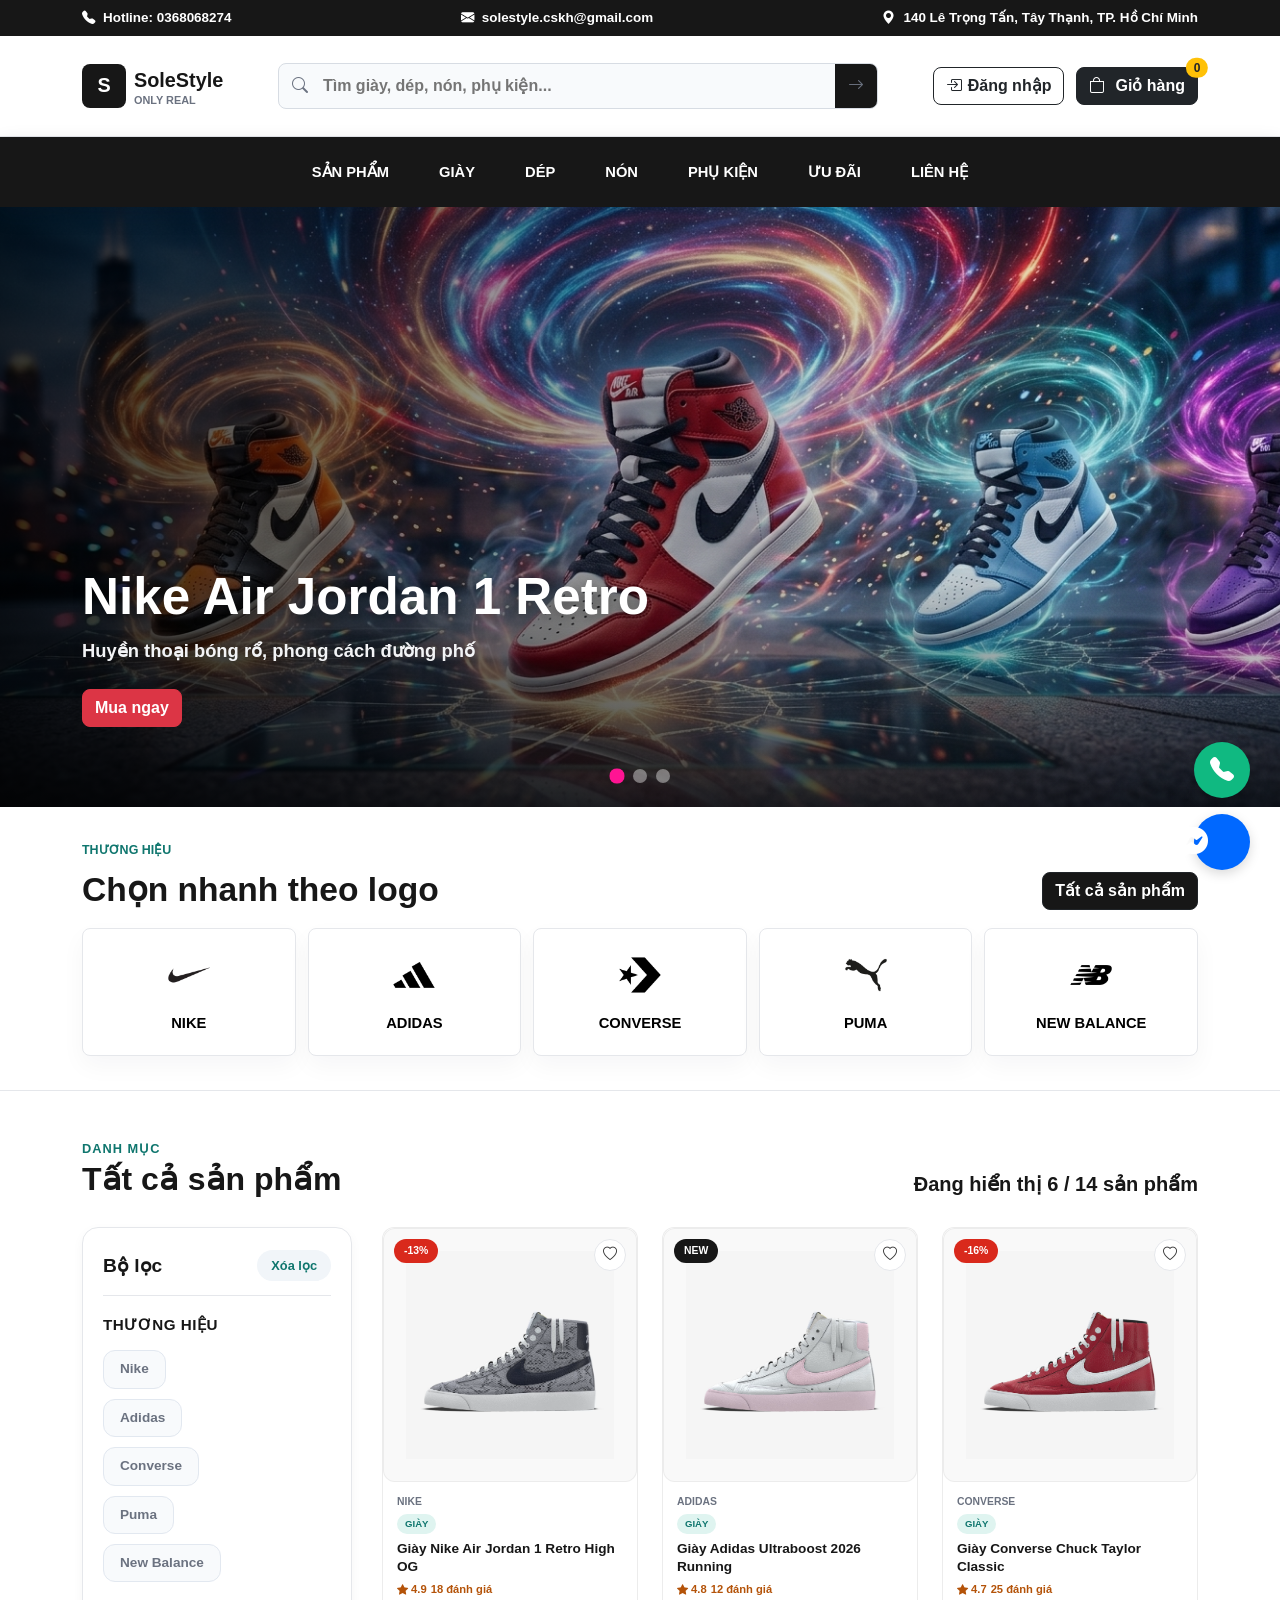
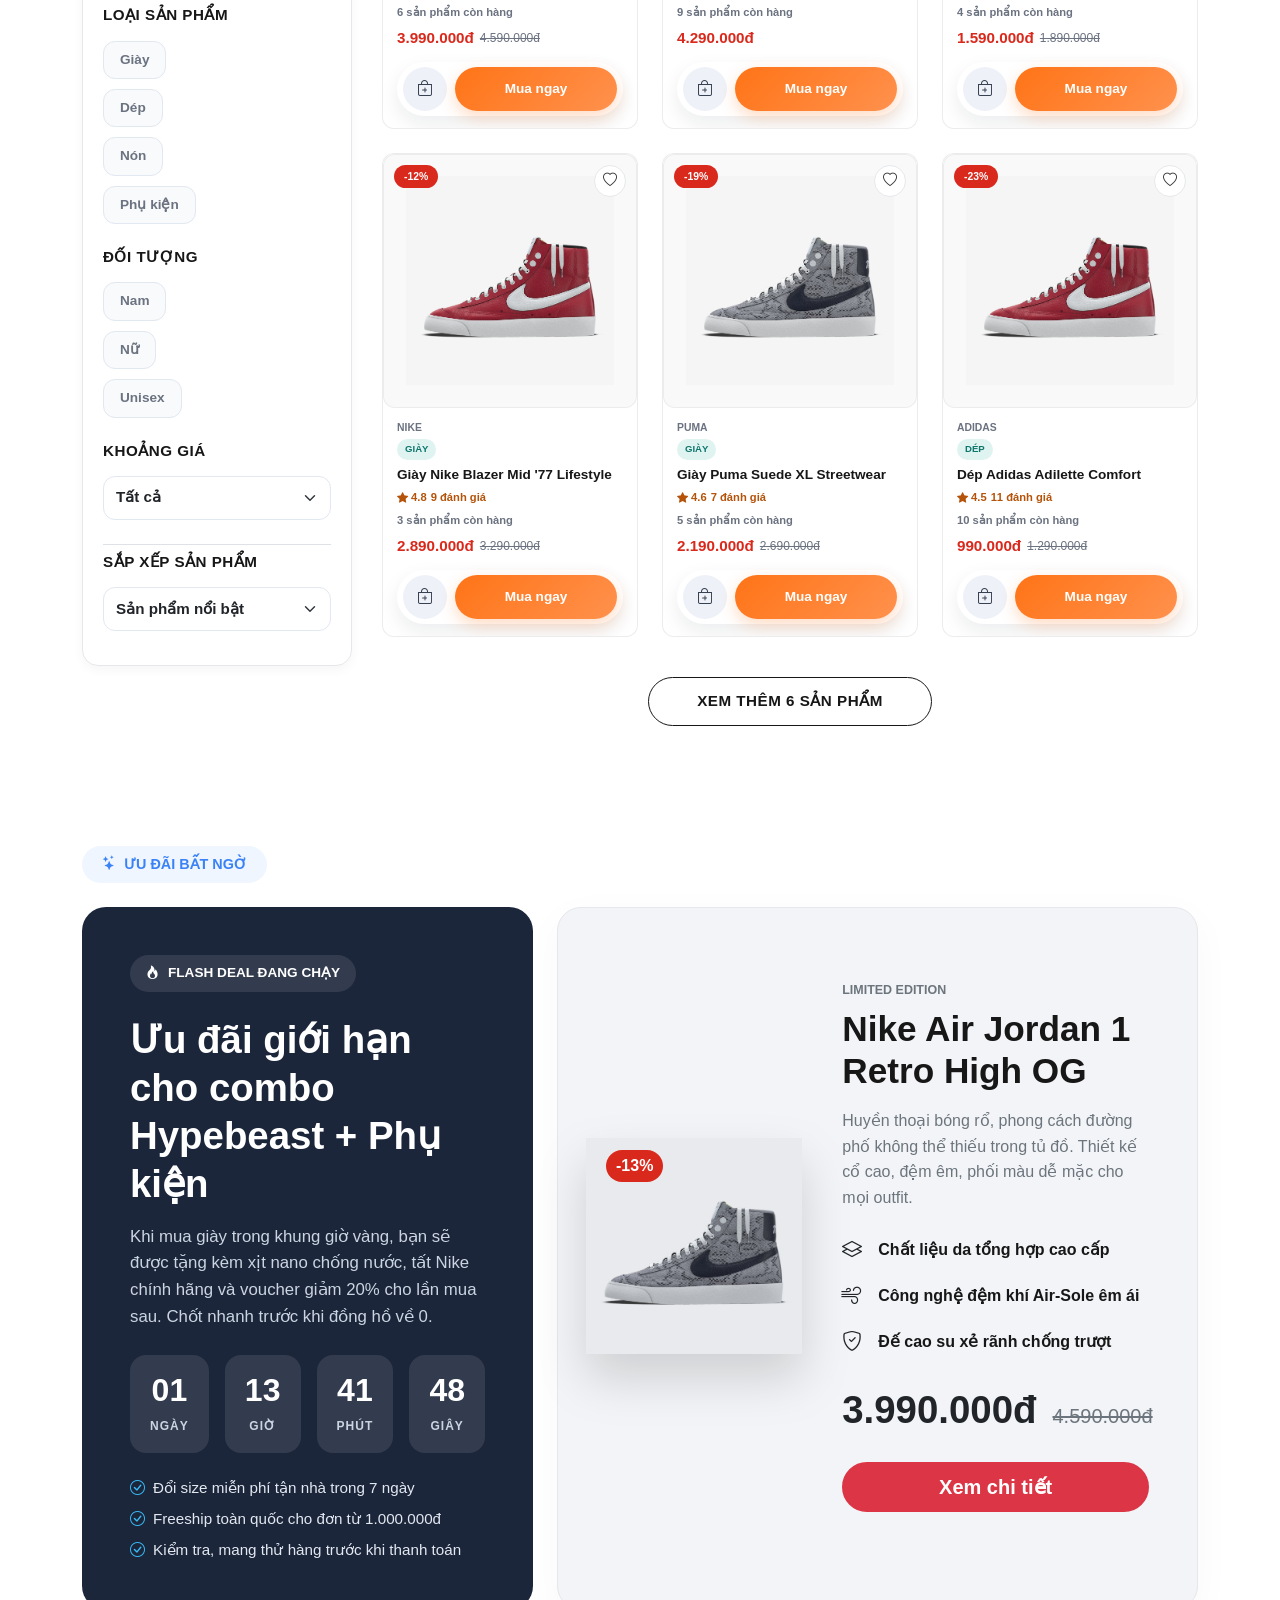
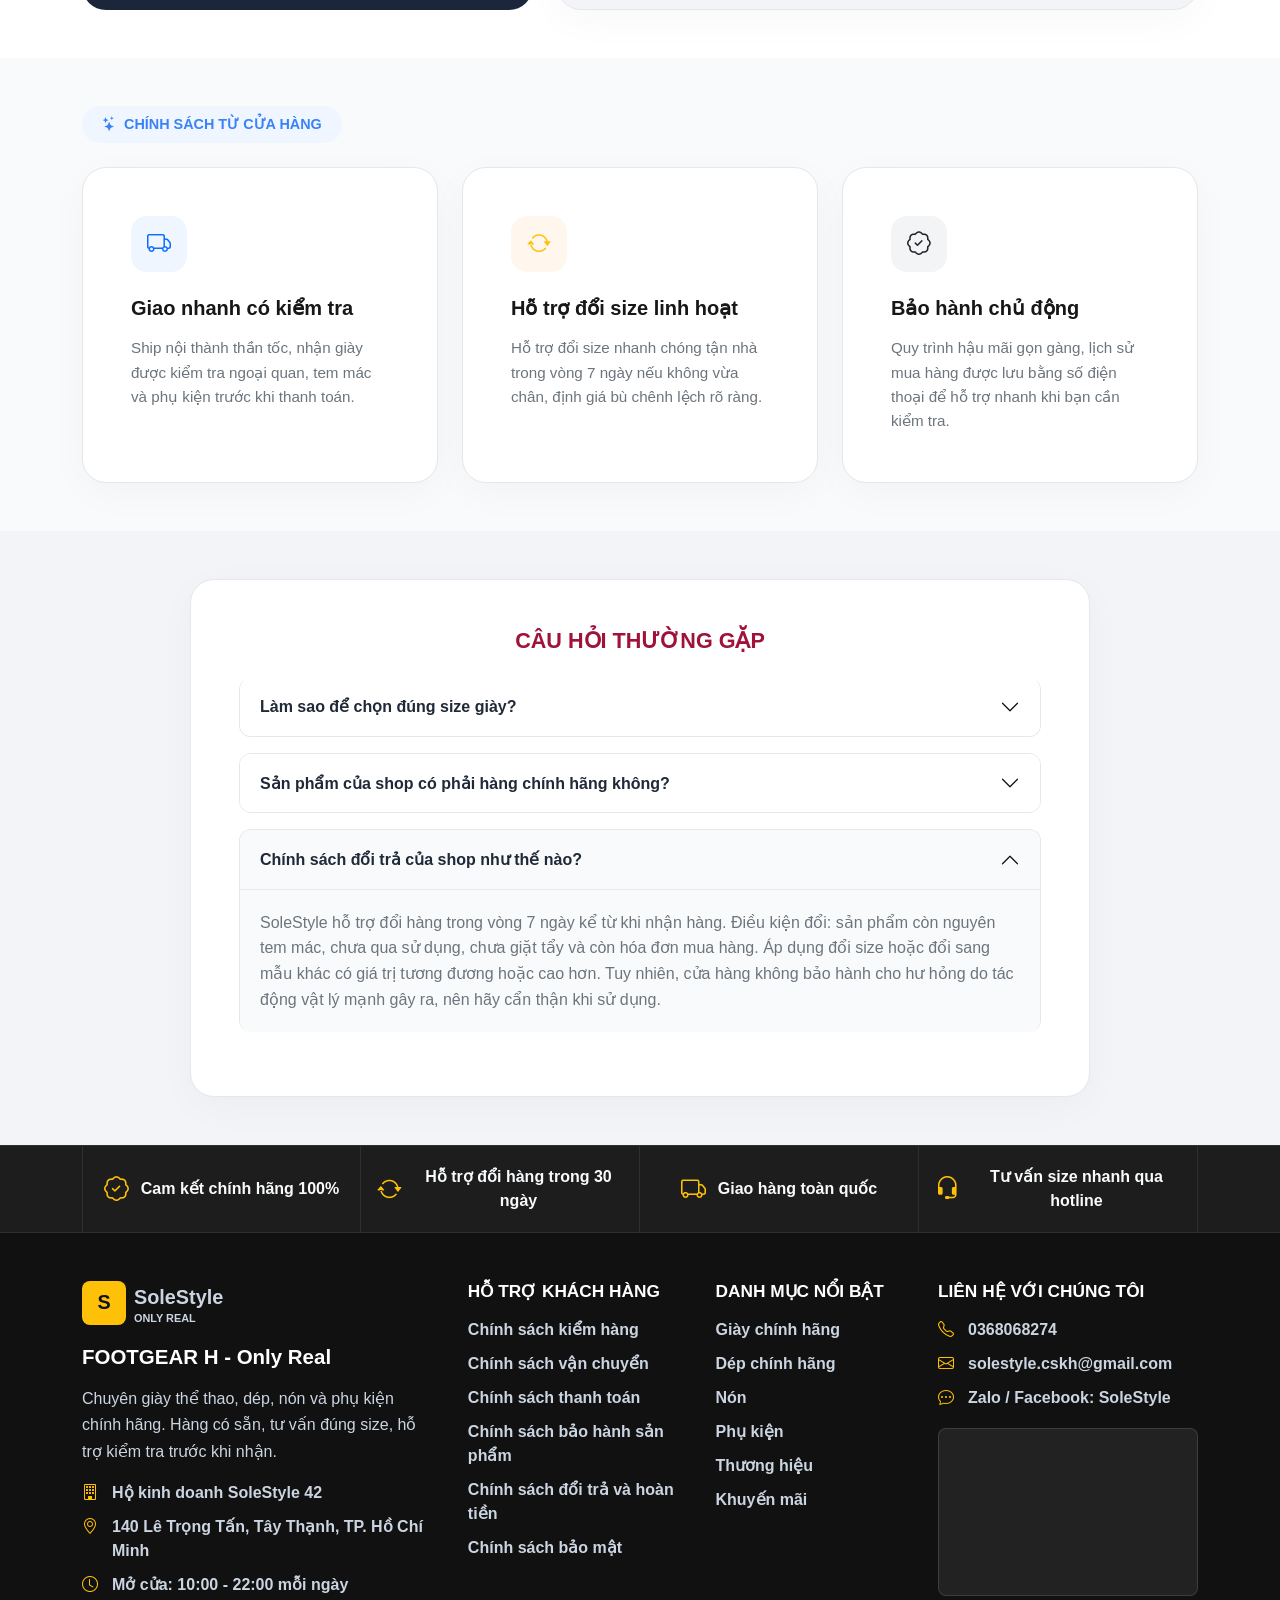
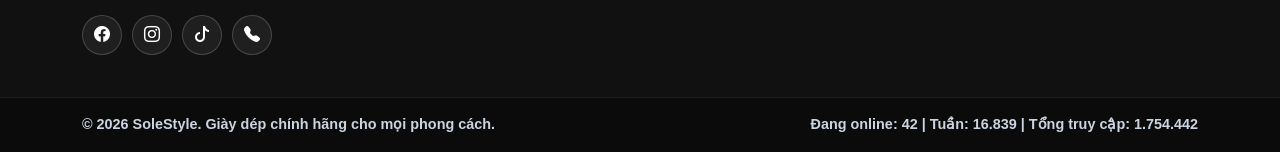
==== commit f99e64d7: "fix: cap nhat website token chat widget" ====
--- a/index.html
+++ b/index.html
@@ -27,6 +27,7 @@
     <i class="bi bi-messenger"></i>
     <div class="ring"></div>
     <div class="ring2"></div>
+    <iframe src="https://www.chatbase.co/chatbot-iframe/L4mRTlZojOYt5UbMKaqWi" width="100%" height="100%" frameborder="0" allow="clipboard-write; microphone"></iframe>
   </a>
 </div>
 
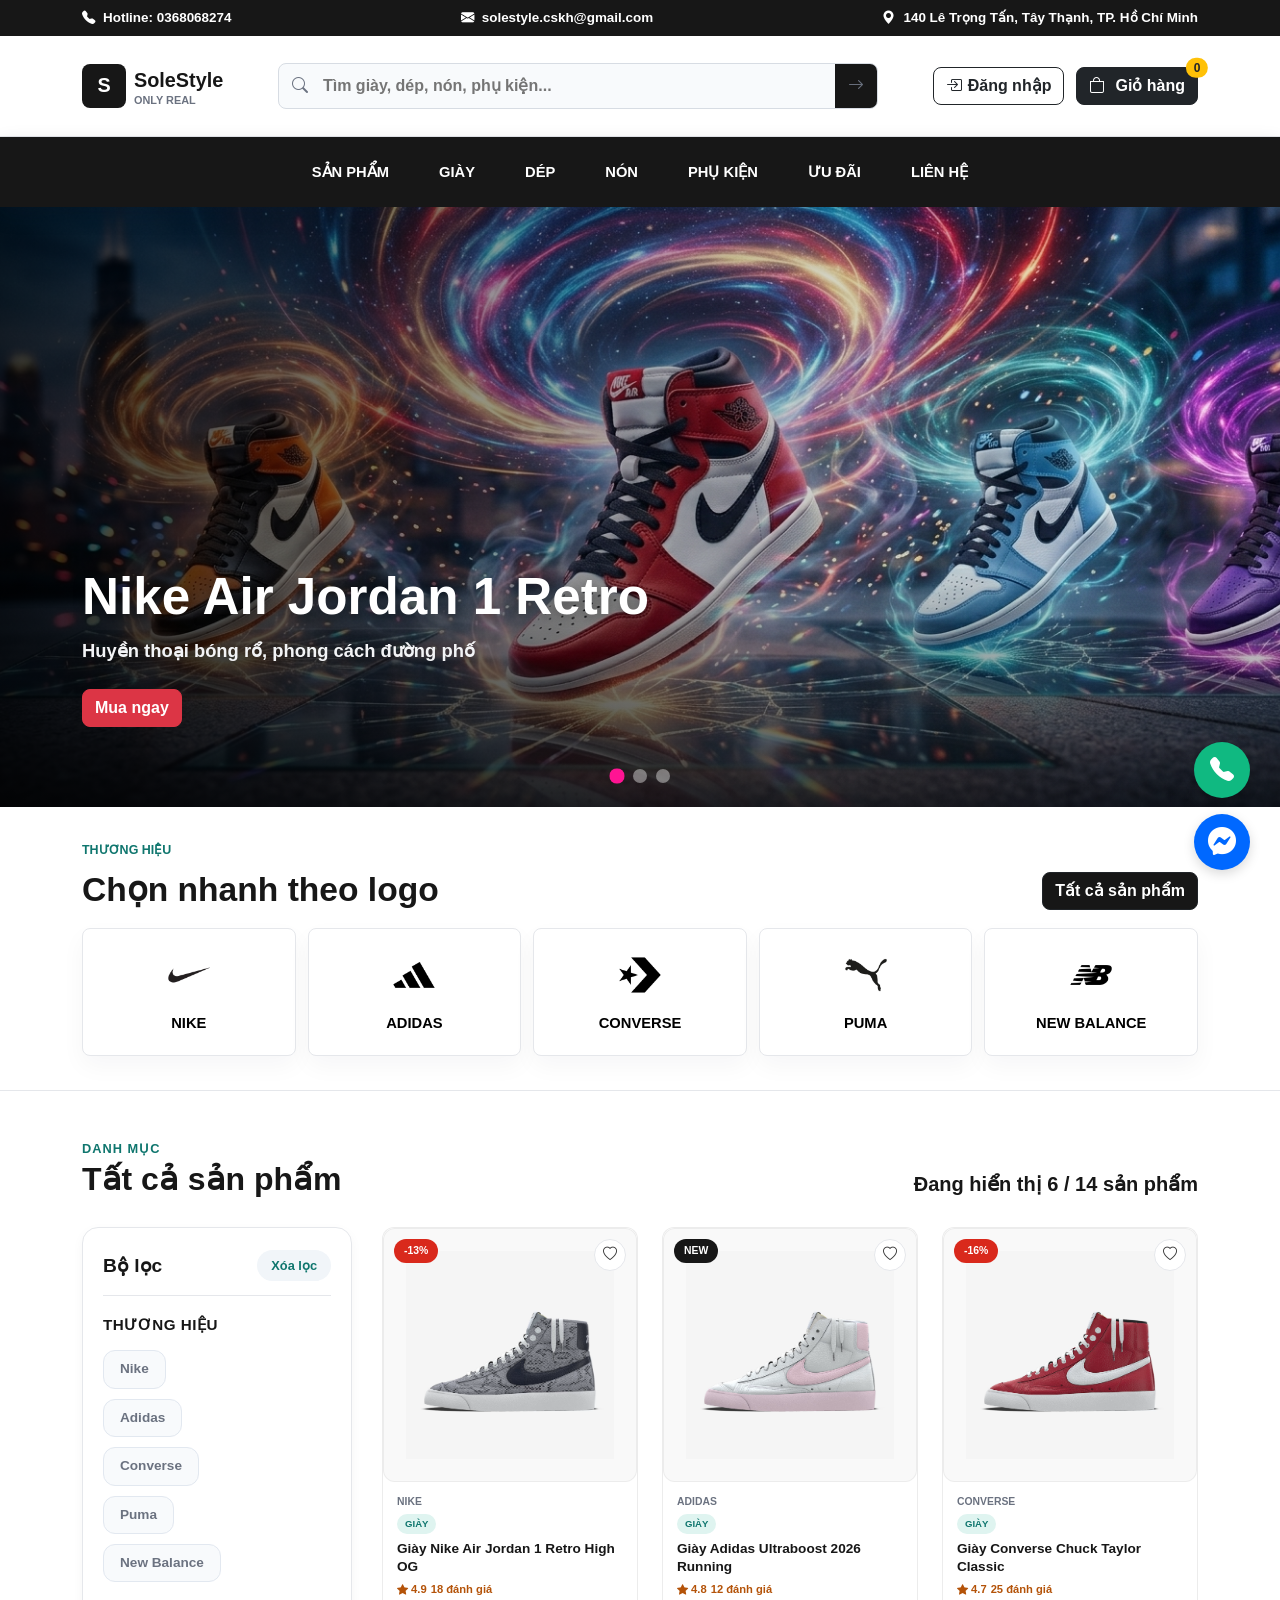
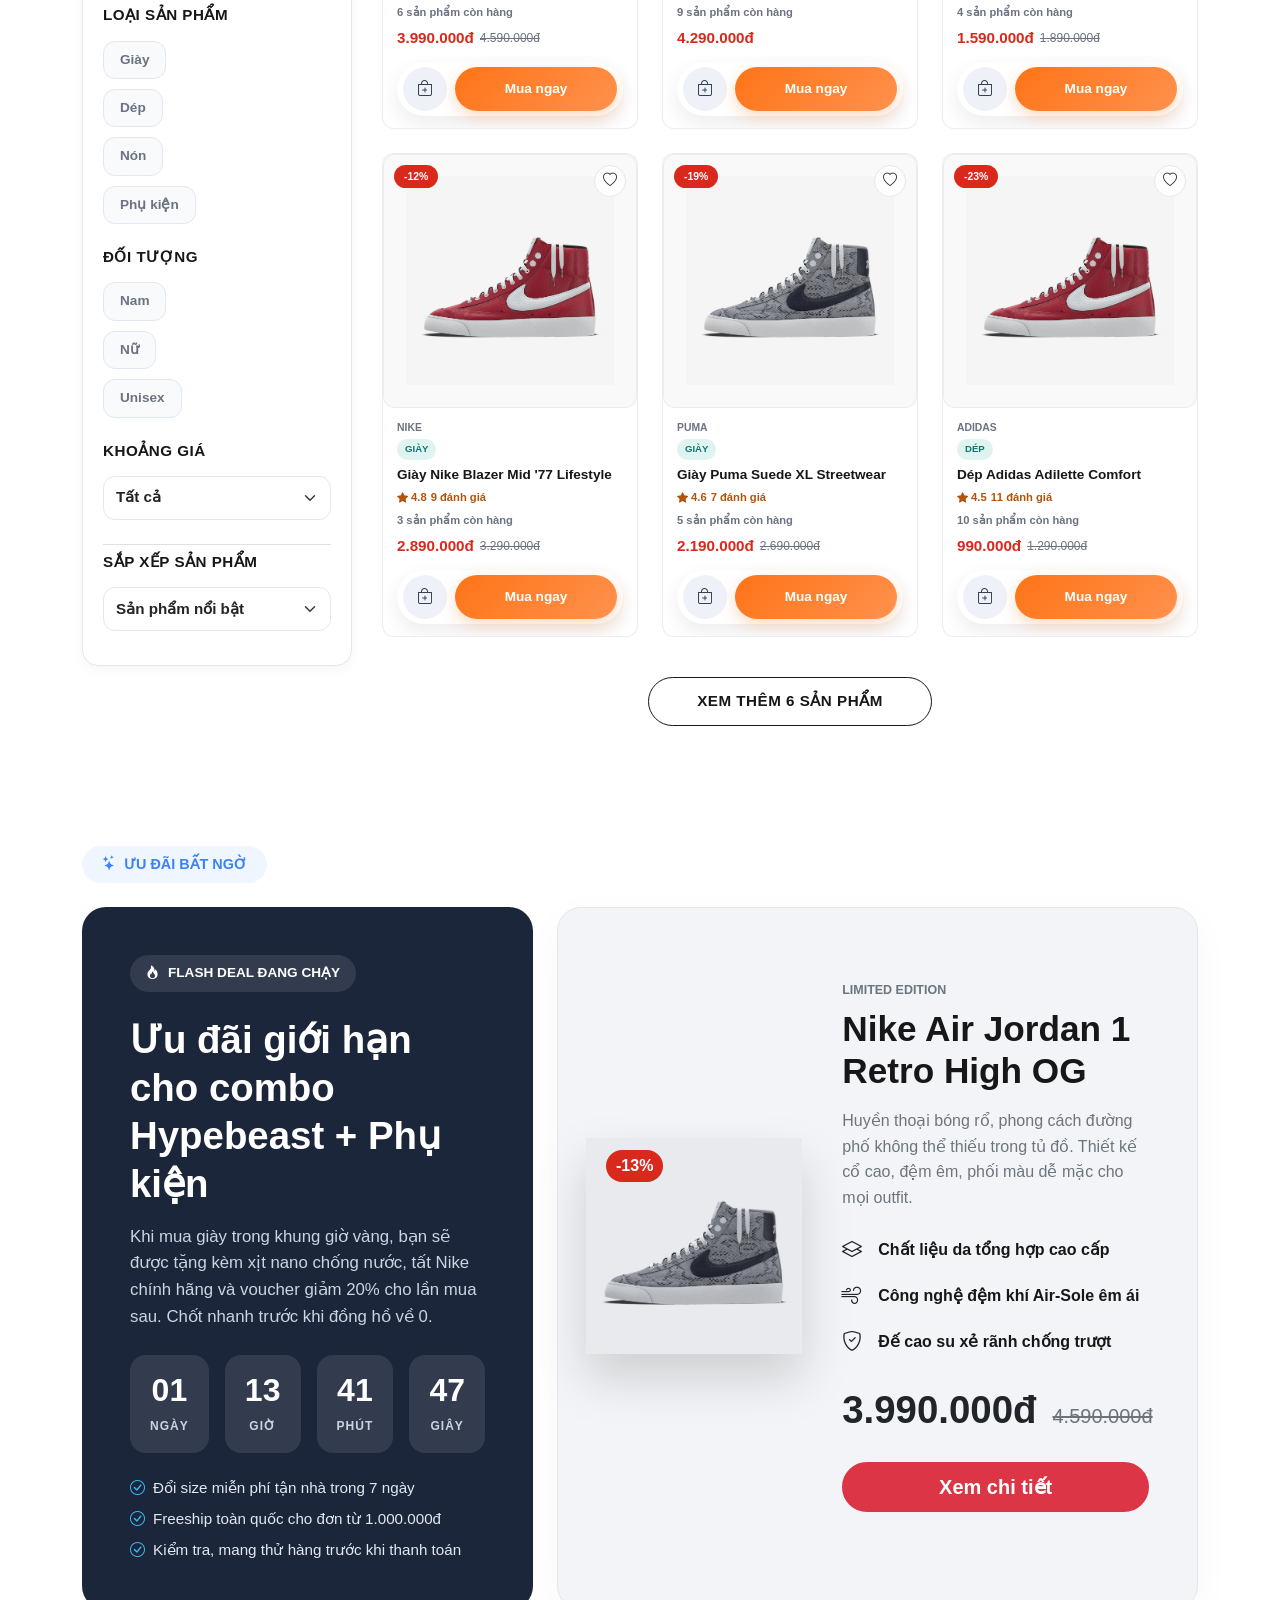
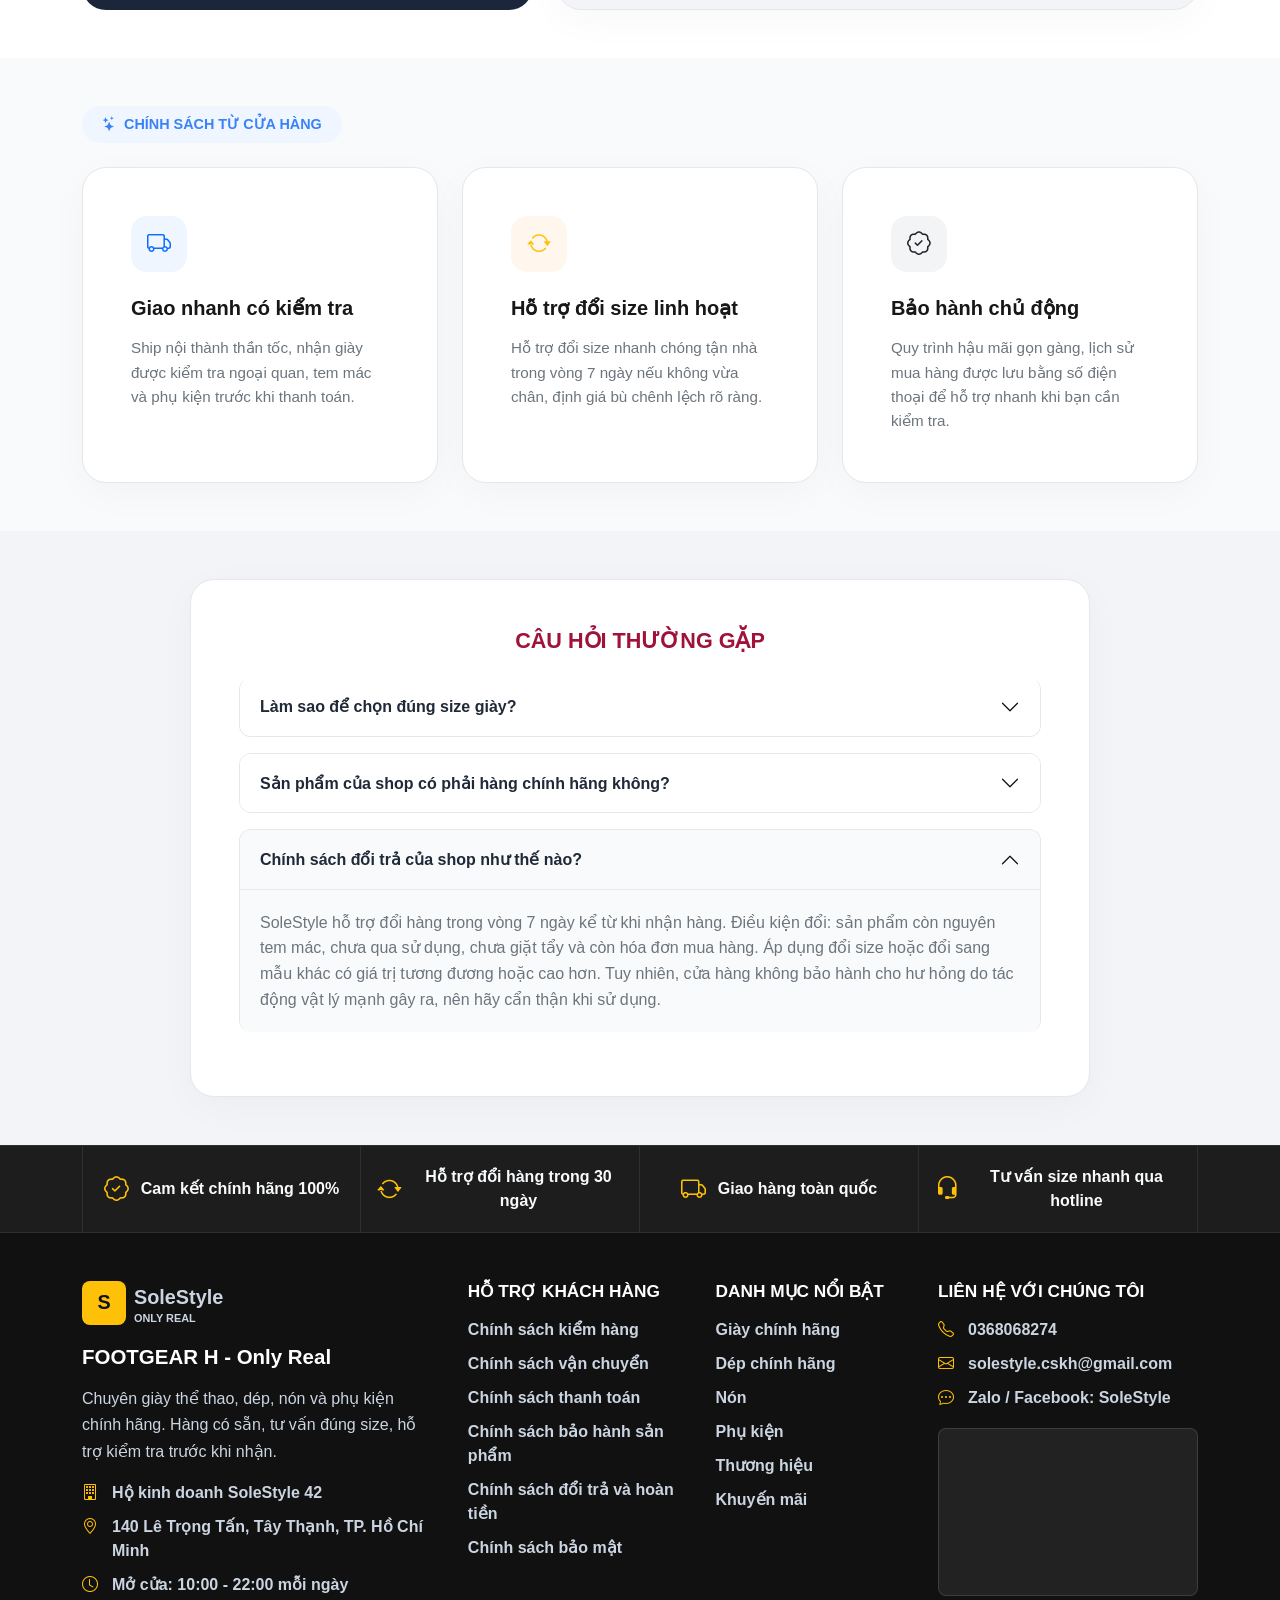
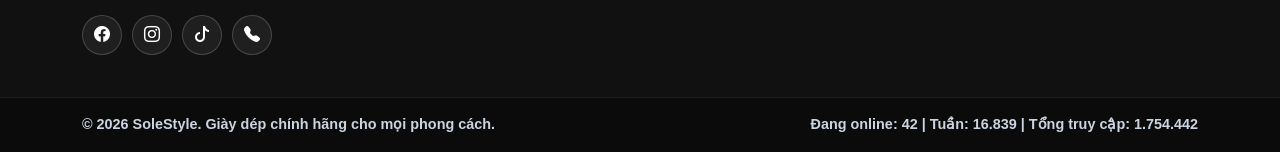
==== commit c3ae9c31: "fix: cap nhat website token chat widget" ====
--- a/index.html
+++ b/index.html
@@ -27,23 +27,17 @@
     <i class="bi bi-messenger"></i>
     <div class="ring"></div>
     <div class="ring2"></div>
-    <iframe src="https://www.chatbase.co/chatbot-iframe/L4mRTlZojOYt5UbMKaqWi" width="100%" height="100%" frameborder="0" allow="clipboard-write; microphone"></iframe>
   </a>
 </div>
-
-<!-- Khung chat (ẩn mặc định) -->
 <div id="chat-box">
   <div class="chat-header">
     <span>Chat AI Hỗ Trợ</span>
     <button id="chat-close">✖</button>
   </div>
-  <iframe 
-    width="100%"
-    height="100%"
-    frameborder="0"
-    allow="clipboard-write; microphone"
-  ></iframe>
-</div>
+  <iframe src="https://www.chatbase.co/chatbot-iframe/L4mRTlZojOYt5UbMKaqWi" width="100%" height="100%" frameborder="0"
+    allow="clipboard-write; microphone"></iframe>
+</div> 
+
 <body data-page="home">
   <header class="dau-trang-cua-hang">
     <div class="dai-loi-ich">
@@ -776,7 +770,7 @@
         <span>Đang online: 42 | Tuần: 16.839 | Tổng truy cập: 1.754.442</span>
       </div>
     </div>
-  </footer> 
+  </footer>
   <script src="https://cdn.jsdelivr.net/npm/bootstrap@5.3.3/dist/js/bootstrap.bundle.min.js"></script>
   <script src="assets/js/data/products.js"></script>
   <script src="assets/js/core/common.js"></script>
--- a/assets/css/base.css
+++ b/assets/css/base.css
@@ -1258,9 +1258,9 @@
    ============================================ */
 #chat-box {
   position: fixed;
-  bottom: 110px;
+  bottom: 100px;
   right: 30px;
-  z-index: 9998;
+  z-index: 10000;
   width: 380px;
   max-width: calc(100vw - 60px);
   height: 520px;
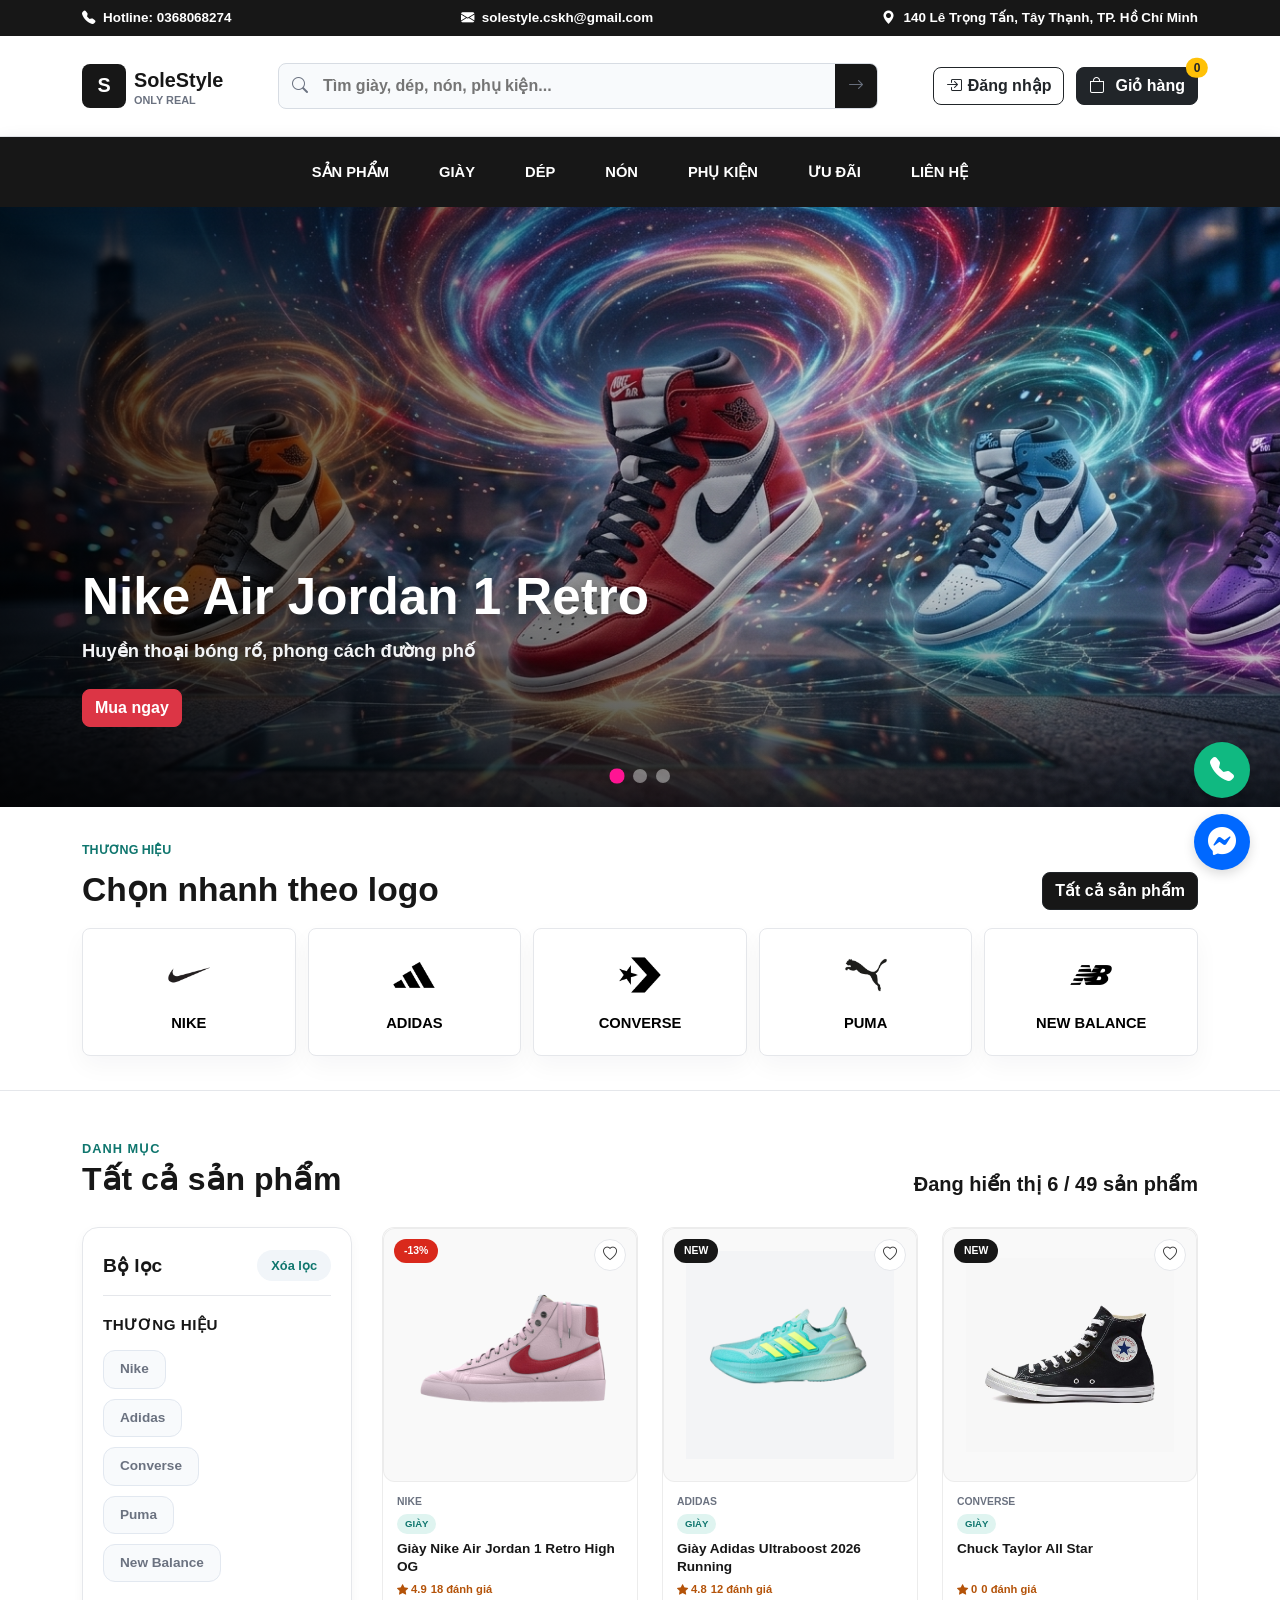
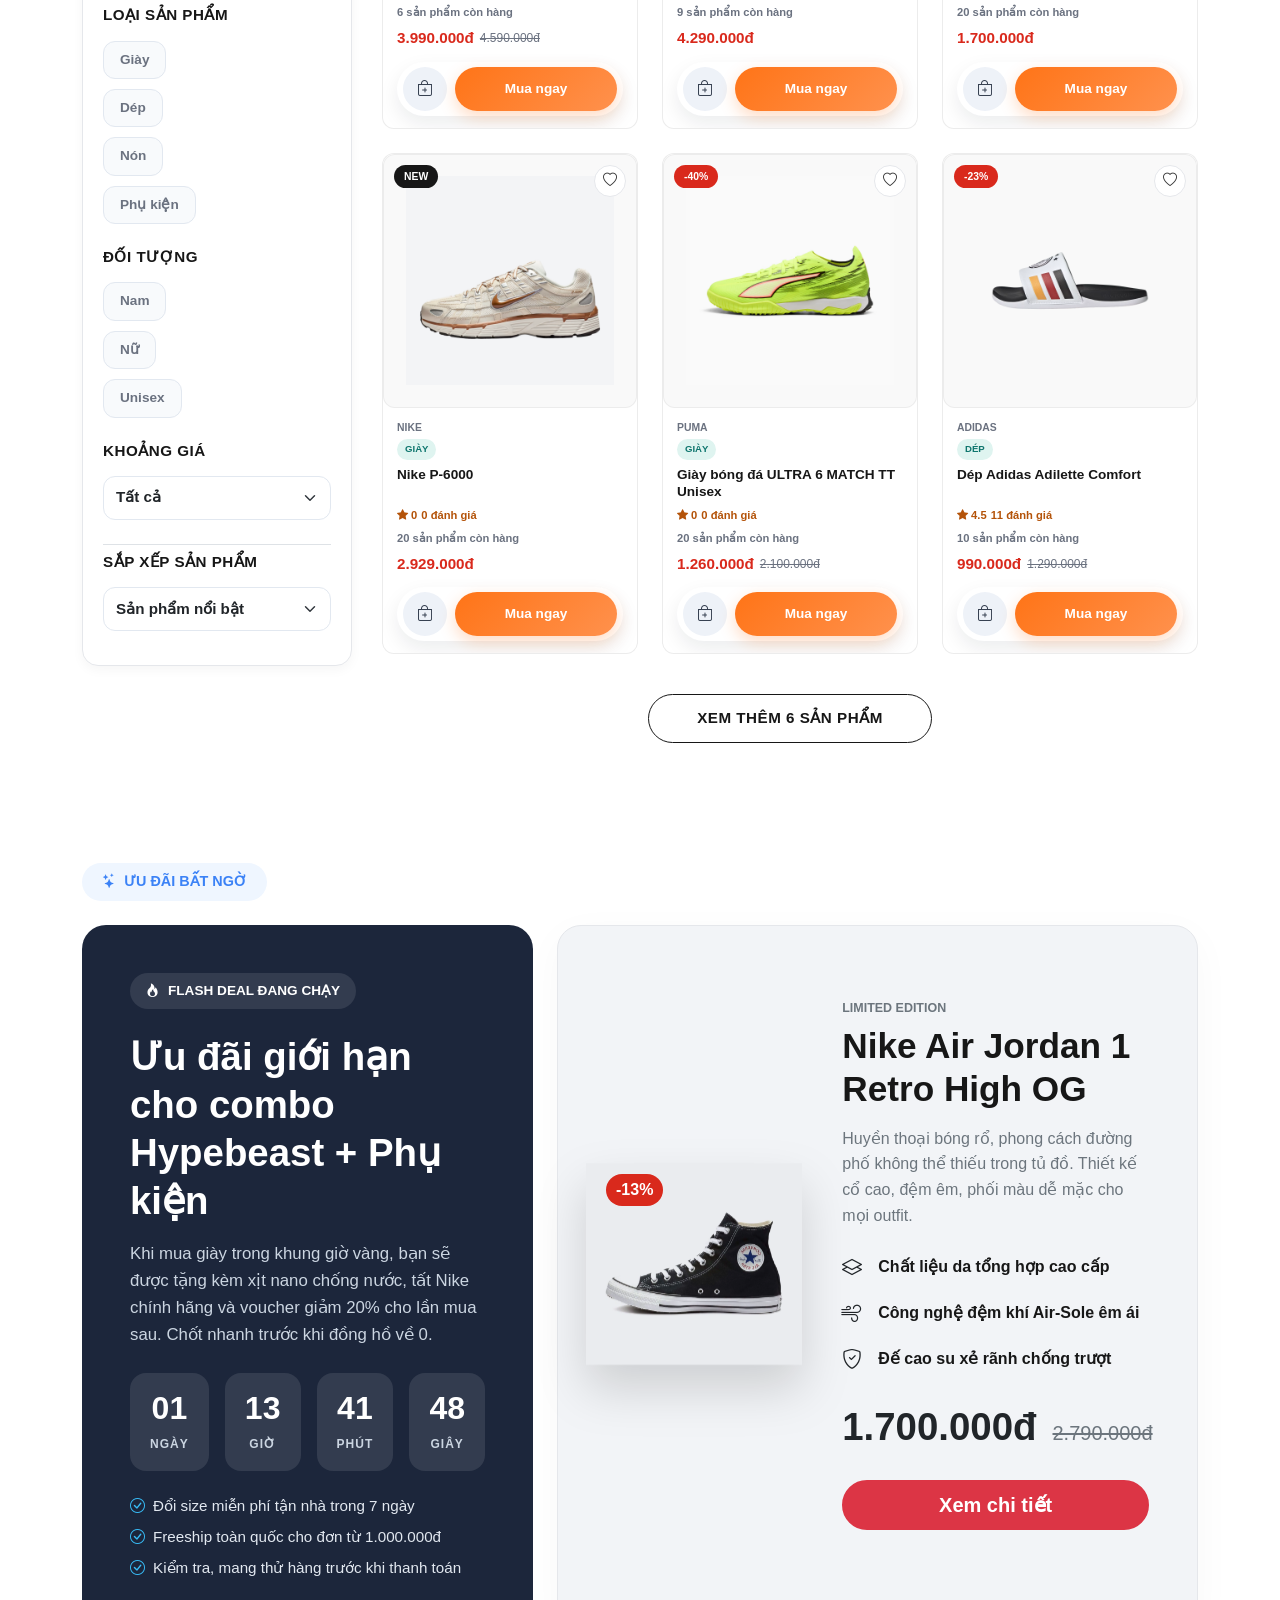
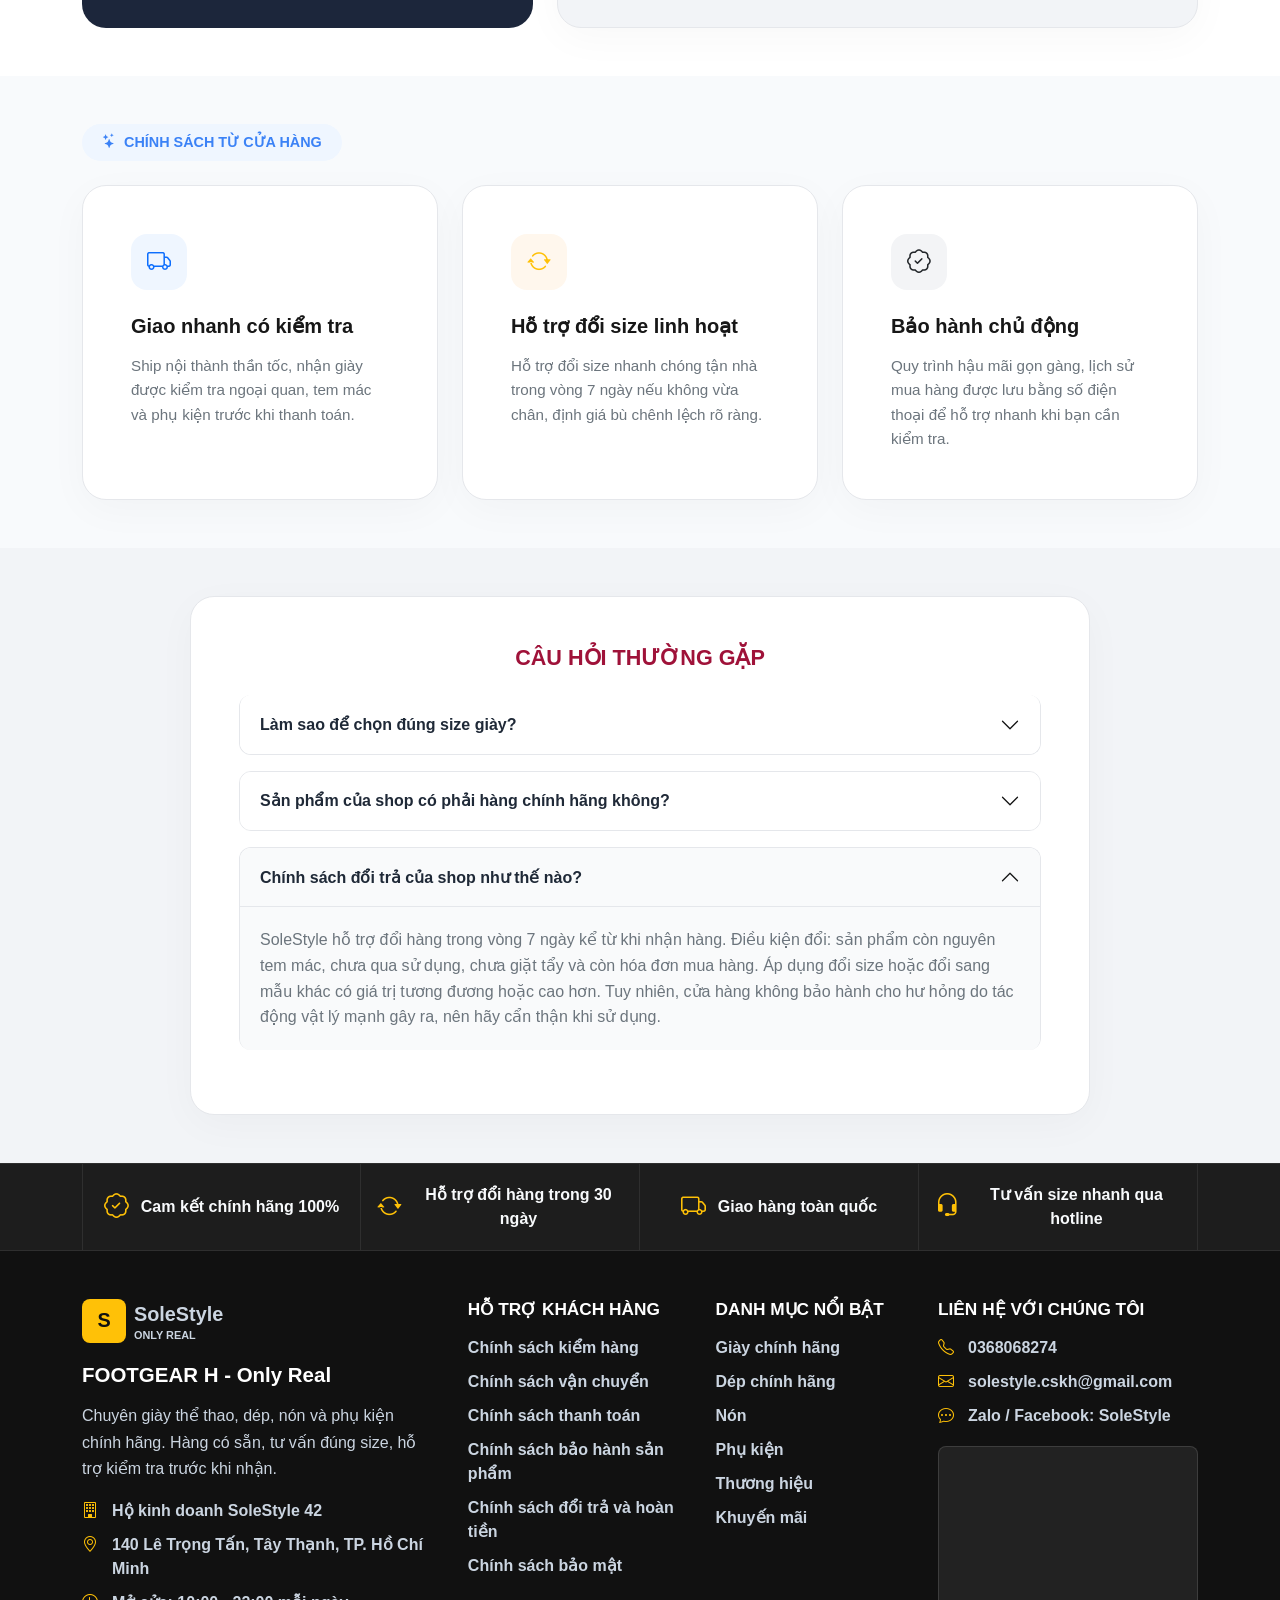
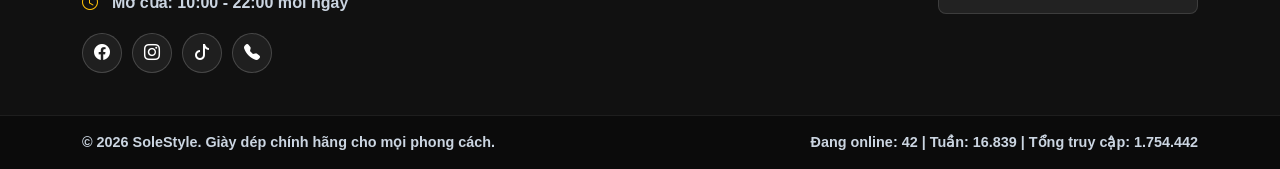
==== commit b404a794: "fix: cap nhat website token chat widget" ====
--- a/index.html
+++ b/index.html
@@ -4,41 +4,37 @@
 <head>
   <meta charset="utf-8">
   <meta name="viewport" content="width=device-width, initial-scale=1">
-  <title>SoleStyle - Cửa hàng giày dép</title>
-  <!-- Bootstrap -->
+  <title>SoleStyle - Cửa hàng giày dép</title> 
   <link href="https://cdn.jsdelivr.net/npm/bootstrap@5.3.3/dist/css/bootstrap.min.css" rel="stylesheet">
-  <link href="https://cdn.jsdelivr.net/npm/bootstrap-icons@1.11.3/font/bootstrap-icons.min.css" rel="stylesheet">
-  <!-- CSS chung -->
+  <link href="https://cdn.jsdelivr.net/npm/bootstrap-icons@1.11.3/font/bootstrap-icons.min.css" rel="stylesheet"> 
   <link rel="stylesheet" href="assets/css/base.css">
-  <!-- Components -->
   <link rel="stylesheet" href="assets/css/components/header.css">
-  <link rel="stylesheet" href="assets/css/components/footer.css">
-  <!-- Pages (chỉ trang chủ) -->
+  <link rel="stylesheet" href="assets/css/components/footer.css"> 
   <link rel="stylesheet" href="assets/css/pages/home.css">
 </head>
-<!-- Nút liên hệ nổi -->
-<div class="floating-contact-wrapper">
-  <a href="tel:0368068274" class="floating-contact-btn btn-phone" aria-label="Gọi điện thoại">
-    <i class="bi bi-telephone-fill"></i>
-    <div class="ring"></div>
-    <div class="ring2"></div>
-  </a>
-  <a href="#" id="messenger-chat-toggle" class="floating-contact-btn btn-zalo" aria-label="Chat với AI">
-    <i class="bi bi-messenger"></i>
-    <div class="ring"></div>
-    <div class="ring2"></div>
-  </a>
-</div>
-<div id="chat-box">
-  <div class="chat-header">
-    <span>Chat AI Hỗ Trợ</span>
-    <button id="chat-close">✖</button>
+
+<body data-page="home"> 
+  <div class="floating-contact-wrapper">
+    <a href="tel:0368068274" class="floating-contact-btn btn-phone" aria-label="Gọi điện thoại">
+      <i class="bi bi-telephone-fill"></i>
+      <div class="ring"></div>
+      <div class="ring2"></div>
+    </a>
+    <a href="#" id="messenger-chat-toggle" class="floating-contact-btn btn-zalo" aria-label="Chat với AI">
+      <i class="bi bi-messenger"></i>
+      <div class="ring"></div>
+      <div class="ring2"></div>
+    </a>
+  </div> 
+  <div id="chat-box">
+    <div class="chat-header">
+      <span>Chat AI Hỗ Trợ</span>
+      <button id="chat-close">✖</button>
+    </div>
+    <iframe src="https://www.chatbase.co/chatbot-iframe/L4mRTlZojOYt5UbMKaqWi" width="100%" height="100%" frameborder="0"
+      allow="clipboard-write; microphone"></iframe>
   </div>
-  <iframe src="https://www.chatbase.co/chatbot-iframe/L4mRTlZojOYt5UbMKaqWi" width="100%" height="100%" frameborder="0"
-    allow="clipboard-write; microphone"></iframe>
-</div> 
-
-<body data-page="home">
+ 
   <header class="dau-trang-cua-hang">
     <div class="dai-loi-ich">
       <div class="container noi-dung-dai-loi-ich">
@@ -49,22 +45,22 @@
     </div>
 
     <nav id="thanh-dieu-huong" class="thanh-chinh-dau-trang navbar">
-      <div class="container noi-dung-header">
-        <a class="logo-cua-hang d-flex align-items-center gap-2" href="#">
+      <div class="container noi-dung-header"> 
+        <a class="logo-cua-hang d-flex align-items-center gap-2" href="index.html">
           <span class="ky-hieu-logo">S</span>
           <span>
             SoleStyle
             <small>Only Real</small>
           </span>
         </a>
-
+ 
         <form id="bieu-mau-tim-kiem-dau-trang" class="thanh-tim-kiem" role="search">
           <i class="bi bi-search"></i>
           <input id="o-tim-kiem" type="search" placeholder="Tìm giày, dép, nón, phụ kiện..." aria-label="Tìm sản phẩm">
           <button type="submit" aria-label="Tìm kiếm"><i class="bi bi-arrow-right"></i></button>
         </form>
 
-        <div class="hanh-dong-header">
+        <div class="hanh-dong-header"> 
           <div id="hanh-dong-khach" class="nhom-tai-khoan">
             <a class="btn btn-outline-dark nut-dang-nhap" href="login.html" aria-label="Đăng nhập">
               <i class="bi bi-box-arrow-in-right"></i>
@@ -85,8 +81,7 @@
               </li>
               <li><button id="nut-dang-xuat" class="dropdown-item" type="button">Đăng xuất</button></li>
             </ul>
-          </div>
-
+          </div> 
           <button id="nut-mo-gio-hang" class="btn btn-dark position-relative nut-gio-hang" type="button"
             data-bs-toggle="offcanvas" data-bs-target="#khung-gio-hang" aria-controls="khung-gio-hang">
             <i class="bi bi-bag"></i>
@@ -97,7 +92,7 @@
         </div>
       </div>
     </nav>
-
+ 
     <nav id="thanh-danh-muc" class="thanh-dieu-huong thanh-danh-muc navbar navbar-expand-lg sticky-top">
       <div class="container">
         <button class="navbar-toggler" type="button" data-bs-toggle="collapse" data-bs-target="#khung-menu"
@@ -122,7 +117,7 @@
       </div>
     </nav>
   </header>
-
+ 
   <section class="hero-slider" aria-label="Sản phẩm nổi bật">
     <div class="slider-container" id="sliderContainer">
       <article class="slide active">
@@ -131,7 +126,7 @@
         <div class="container noi-dung-slide-moi">
           <div class="slide-content">
             <h2>Nike Air Jordan 1 Retro</h2>
-            <p>Huyền thoại bóng rổ, phong cách đường phố</p>
+            <p>Huyền thoại bóng rổ, phong cách đường phố</p> 
             <button class="btn btn-danger nut-mua-slider" type="button" data-ma-san-pham="1">Mua ngay</button>
           </div>
         </div>
@@ -172,8 +167,7 @@
     <div class="slider-dots" id="sliderDots" aria-label="Chọn banner"></div>
   </section>
 
-  <main>
-
+  <main> 
     <section id="khu-uu-dai" class="khu-thuong-hieu" aria-label="Lọc theo thương hiệu">
       <div class="container">
         <div class="dau-khu-thuong-hieu">
@@ -206,8 +200,7 @@
           </button>
         </div>
       </div>
-    </section>
-
+    </section> 
     <section id="khu-san-pham" class="khu-san-pham py-5">
       <div class="container">
         <div class="tieu-de-khu-vuc">
@@ -218,7 +211,7 @@
           <span id="so-ket-qua" class="so-ket-qua">0 sản phẩm</span>
         </div>
 
-        <div class="bo-cuc-mua-hang">
+        <div class="bo-cuc-mua-hang"> 
           <aside id="bang-bo-loc" class="cot-bo-loc" aria-labelledby="tieu-de-bo-loc">
             <div class="hop-bo-loc">
               <div class="dau-bo-loc">
@@ -274,7 +267,7 @@
               </div>
             </div>
           </aside>
-
+ 
           <div class="cot-danh-sach">
             <div class="thanh-cong-cu d-lg-none border-0 bg-transparent p-0 mb-3">
               <button id="nut-mo-bo-loc" class="btn btn-outline-dark nut-mo-bo-loc w-100" type="button"
@@ -283,7 +276,7 @@
                 <span>Bộ lọc & Sắp xếp</span>
               </button>
             </div>
-
+ 
             <div id="luoi-san-pham" class="row g-3 g-lg-4"></div>
             <div class="khung-xem-them">
               <button id="nut-xem-them" class="btn btn-dark" type="button">Xem thêm sản phẩm</button>
@@ -293,7 +286,7 @@
       </div>
     </section>
     <div id="nen-bo-loc" class="nen-bo-loc" hidden></div>
-
+ 
     <section id="khu-flash-deal" class="khu-flash-deal py-5" aria-label="Ưu đãi bất ngờ">
       <div class="container">
         <div class="mb-4">
@@ -356,7 +349,7 @@
                 <div class="col-md-5 d-flex align-items-center">
                   <div class="khung-anh-flash position-relative w-100 d-flex justify-content-center p-3">
                     <span class="nhan-giam-gia fs-6 start-0 me-5">-13%</span>
-                    <img src="assets/img/BLAZER+MID+'77+OD+NBY (2).avif" alt="Nike Air Jordan 1 Retro"
+                    <img src="assets/img/image (4).png" alt="Converse Chuck Taylor Classic"
                       class="img-fluid anh-giay-flash">
                   </div>
                 </div>
@@ -380,13 +373,12 @@
                     </ul>
 
                     <div class="gia-flash-deal d-flex align-items-baseline gap-3 mt-4 mb-4">
-                      <strong class="fs-1 fw-bold text-dark">3.990.000đ</strong>
-                      <del class="fs-5 text-secondary">4.590.000đ</del>
+                      <strong class="fs-1 fw-bold text-dark">1.700.000đ</strong>
+                      <del class="fs-5 text-secondary">2.790.000đ</del>
                     </div>
-
-                    <!-- Khu vực nút Flash Deal -->
+ 
                     <div class="d-flex flex-wrap gap-3 mt-4">
-                      <a href="product-detail.html?id=1"
+                      <a href="product-detail.html?id=3"
                         class="btn btn-danger btn-lg rounded-pill fw-bold border-2 flex-fill text-decoration-none d-flex align-items-center justify-content-center">
                         Xem chi tiết
                       </a>
@@ -398,7 +390,7 @@
           </div>
         </div>
       </div>
-    </section>
+    </section> 
     <section class="khu-chinh-sach py-5" aria-label="Chính sách từ cửa hàng">
       <div class="container">
         <div class="mb-4 text-center text-md-start">
@@ -440,6 +432,7 @@
         </div>
       </div>
     </section>
+ 
     <section class="khu-faq py-5 bg-nen-nhat" aria-label="Câu hỏi thường gặp">
       <div class="container">
         <div class="khung-trang-faq p-4 p-lg-5 mx-auto" style="max-width: 900px;">
@@ -461,7 +454,6 @@
                 </div>
               </div>
             </div>
-
             <div class="accordion-item mb-3">
               <h2 class="accordion-header">
                 <button class="accordion-button collapsed" type="button" data-bs-toggle="collapse"
@@ -476,7 +468,6 @@
                 </div>
               </div>
             </div>
-
             <div class="accordion-item mb-3">
               <h2 class="accordion-header">
                 <button class="accordion-button" type="button" data-bs-toggle="collapse" data-bs-target="#faq-3">
@@ -496,10 +487,7 @@
         </div>
       </div>
     </section>
-  </main>
-
-
-
+  </main> 
   <div class="modal fade" id="hop-chi-tiet-san-pham" tabindex="-1" aria-labelledby="ten-chi-tiet" aria-hidden="true">
     <div class="modal-dialog modal-xl modal-dialog-centered modal-dialog-scrollable">
       <div class="modal-content">
@@ -572,8 +560,7 @@
         </div>
       </div>
     </div>
-  </div>
-
+  </div> 
   <div class="offcanvas offcanvas-end" tabindex="-1" id="khung-gio-hang" aria-labelledby="tieu-de-gio-hang">
     <div class="offcanvas-header">
       <h2 class="offcanvas-title" id="tieu-de-gio-hang">Giỏ hàng</h2>
@@ -589,8 +576,7 @@
         <button id="nut-thanh-toan" class="btn btn-dark w-100" type="button">Thanh toán</button>
       </div>
     </div>
-  </div>
-
+  </div> 
   <div class="modal fade" id="hop-tai-khoan" tabindex="-1" aria-labelledby="tieu-de-tai-khoan" aria-hidden="true">
     <div class="modal-dialog modal-dialog-centered">
       <div class="modal-content">
@@ -664,8 +650,7 @@
         </div>
       </div>
     </div>
-  </div>
-
+  </div> 
   <div class="toast-container position-fixed bottom-0 end-0 p-3">
     <div id="thong-bao-nhanh" class="toast align-items-center text-bg-dark border-0" role="status" aria-live="polite"
       aria-atomic="true">
@@ -675,8 +660,7 @@
           aria-label="Đóng"></button>
       </div>
     </div>
-  </div>
-
+  </div> 
   <footer id="chan-trang" class="chan-trang">
     <div class="dai-cam-ket-footer">
       <div class="container luoi-cam-ket">
@@ -771,10 +755,10 @@
       </div>
     </div>
   </footer>
+ 
   <script src="https://cdn.jsdelivr.net/npm/bootstrap@5.3.3/dist/js/bootstrap.bundle.min.js"></script>
-  <script src="assets/js/data/products.js"></script>
-  <script src="assets/js/core/common.js"></script>
-  <script src="assets/js/pages/home.js"></script>
+  <script src="assets/js/data/products.js"></script>   
+  <script src="assets/js/core/common.js"></script>      
+  <script src="assets/js/pages/home.js"></script>     
 </body>
-
 </html>
--- a/assets/css/base.css
+++ b/assets/css/base.css
@@ -1043,14 +1043,11 @@
 
 .hanh-dong-card-san-pham {
   display: grid;
-  grid-template-columns: 44px minmax(0, 1fr);
-  /* giảm từ 54px */
+  grid-template-columns: 44px minmax(0, 1fr); 
   align-items: center;
-  gap: 8px;
-  /* giảm từ 12px */
+  gap: 8px; 
   margin-top: 2px;
-  padding: 5px 6px;
-  /* giảm từ 8px */
+  padding: 5px 6px; 
   border-radius: 999px;
   background: #fff;
   box-shadow: 0 8px 20px rgba(17, 24, 39, 0.08);
@@ -1058,8 +1055,7 @@
 
 .nut-gio-card,
 .nut-mua-ngay-card {
-  min-height: 44px;
-  /* giảm từ 54px */
+  min-height: 44px; 
   border: 0;
   border-radius: 999px;
   text-decoration: none;
@@ -1067,13 +1063,11 @@
 
 .nut-gio-card {
   display: grid;
-  width: 44px;
-  /* giảm từ 54px */
+  width: 44px; 
   place-items: center;
   color: #374151;
   background: #eef2f8;
-  font-size: 1rem;
-  /* giảm từ 1.2rem */
+  font-size: 1rem; 
   transition: background 0.2s, color 0.2s;
 }
 
@@ -1086,13 +1080,11 @@
   display: inline-flex;
   align-items: center;
   justify-content: center;
-  padding: 0 14px;
-  /* giảm từ 18px */
+  padding: 0 14px; 
   color: #fff;
   background: linear-gradient(135deg, #ff7417, #ff914d);
   box-shadow: 0 6px 16px rgba(255, 116, 23, 0.25);
-  font-size: 0.85rem;
-  /* giảm từ 1rem */
+  font-size: 0.85rem; 
   font-weight: 900;
   text-align: center;
   transition: filter 0.2s;
@@ -1154,8 +1146,7 @@
    ẨN NÚT ĐÓNG BỘ LỌC TRÊN MÁY TÍNH (PC)
 ================================================== */
 #nut-dong-bo-loc {
-  display: none !important;
-  /* Mặc định giấu đi trên màn hình lớn */
+  display: none !important; 
 }
 
 /* Chỉ hiển thị lại khi màn hình nhỏ (Điện thoại, Tablet) */
